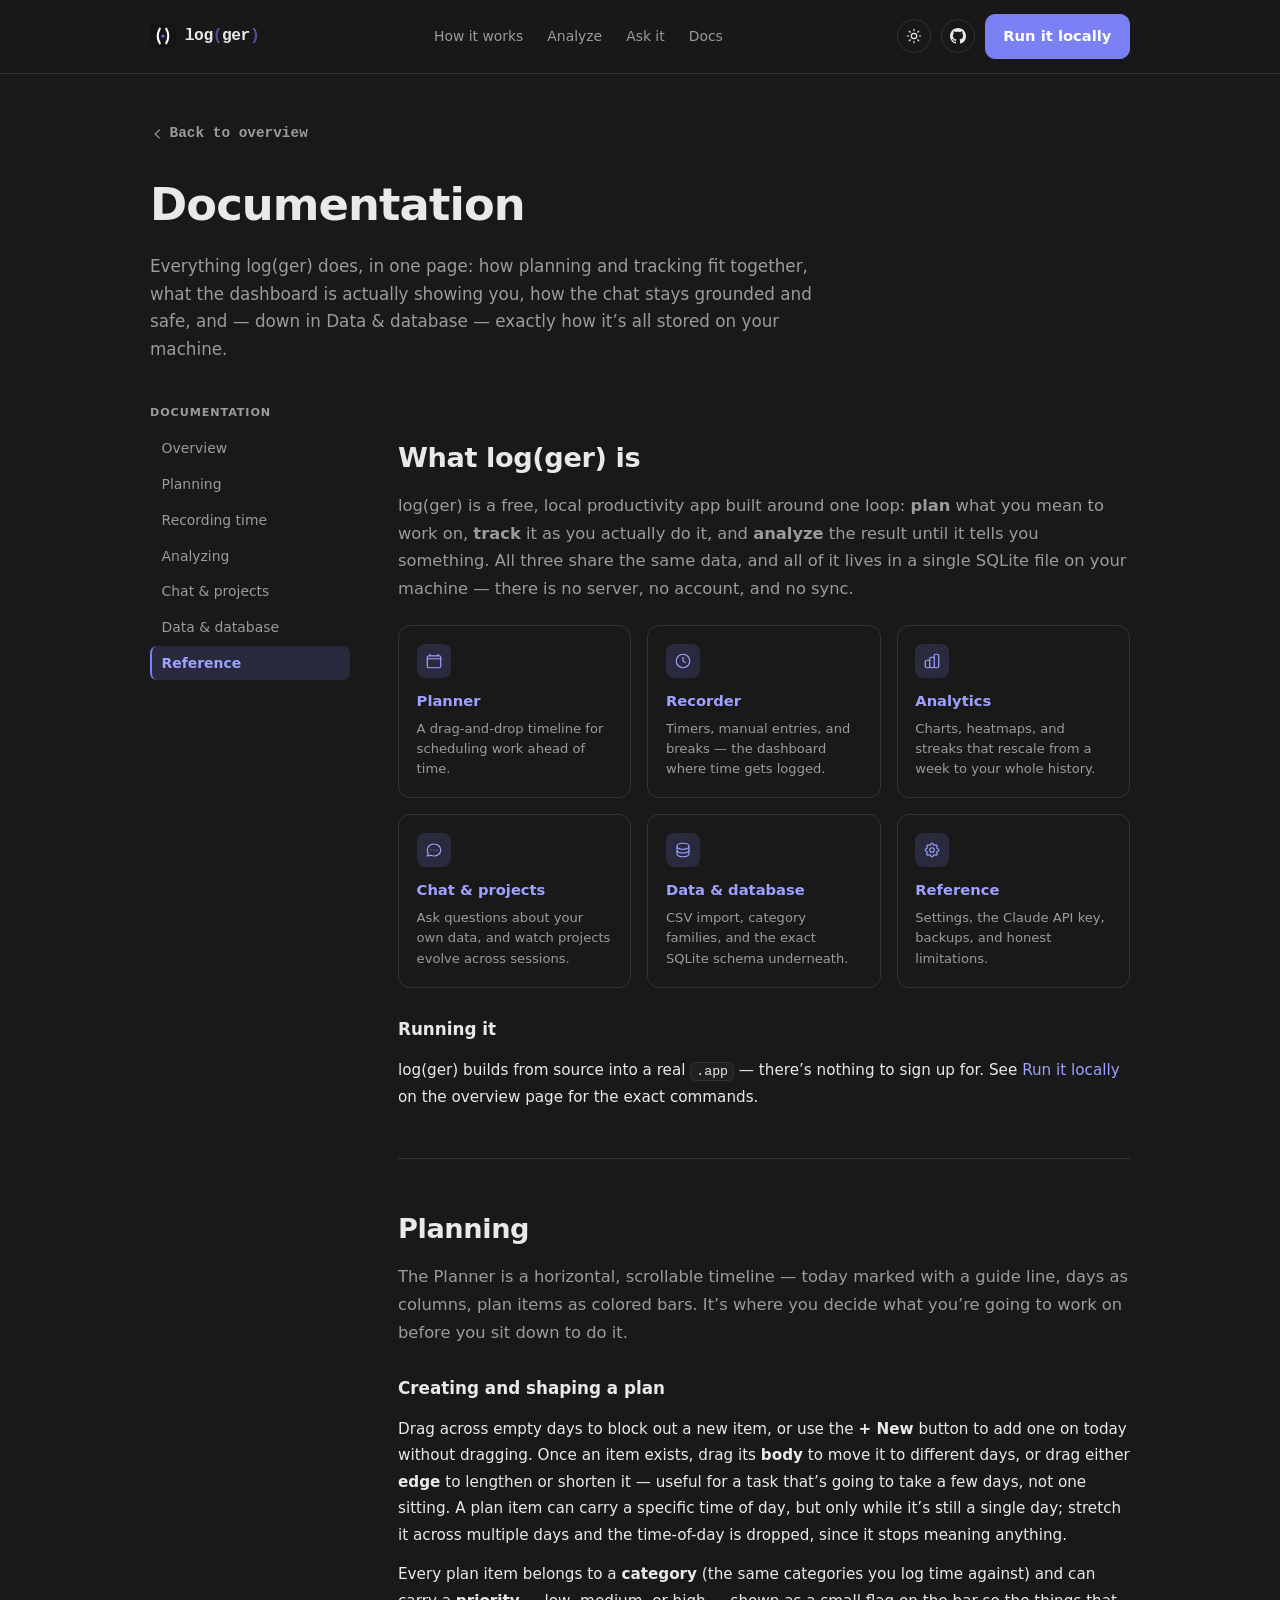
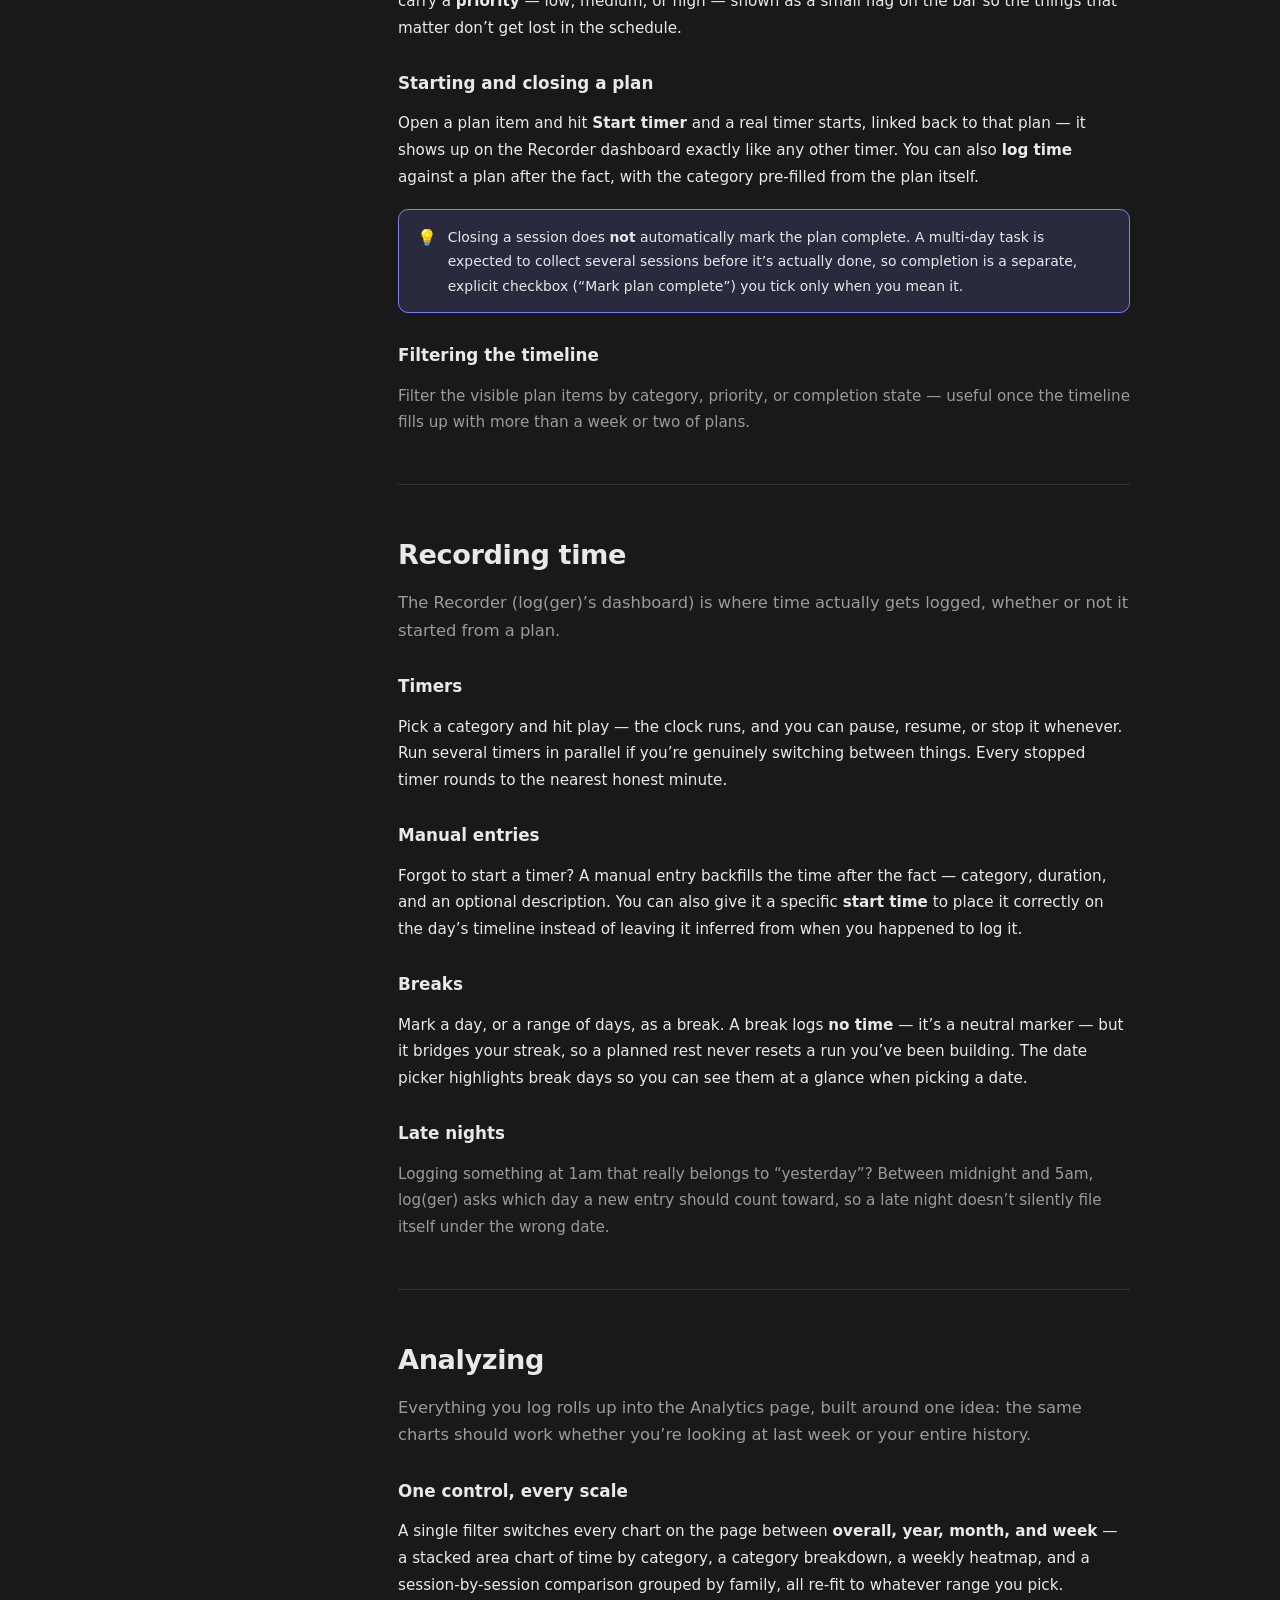
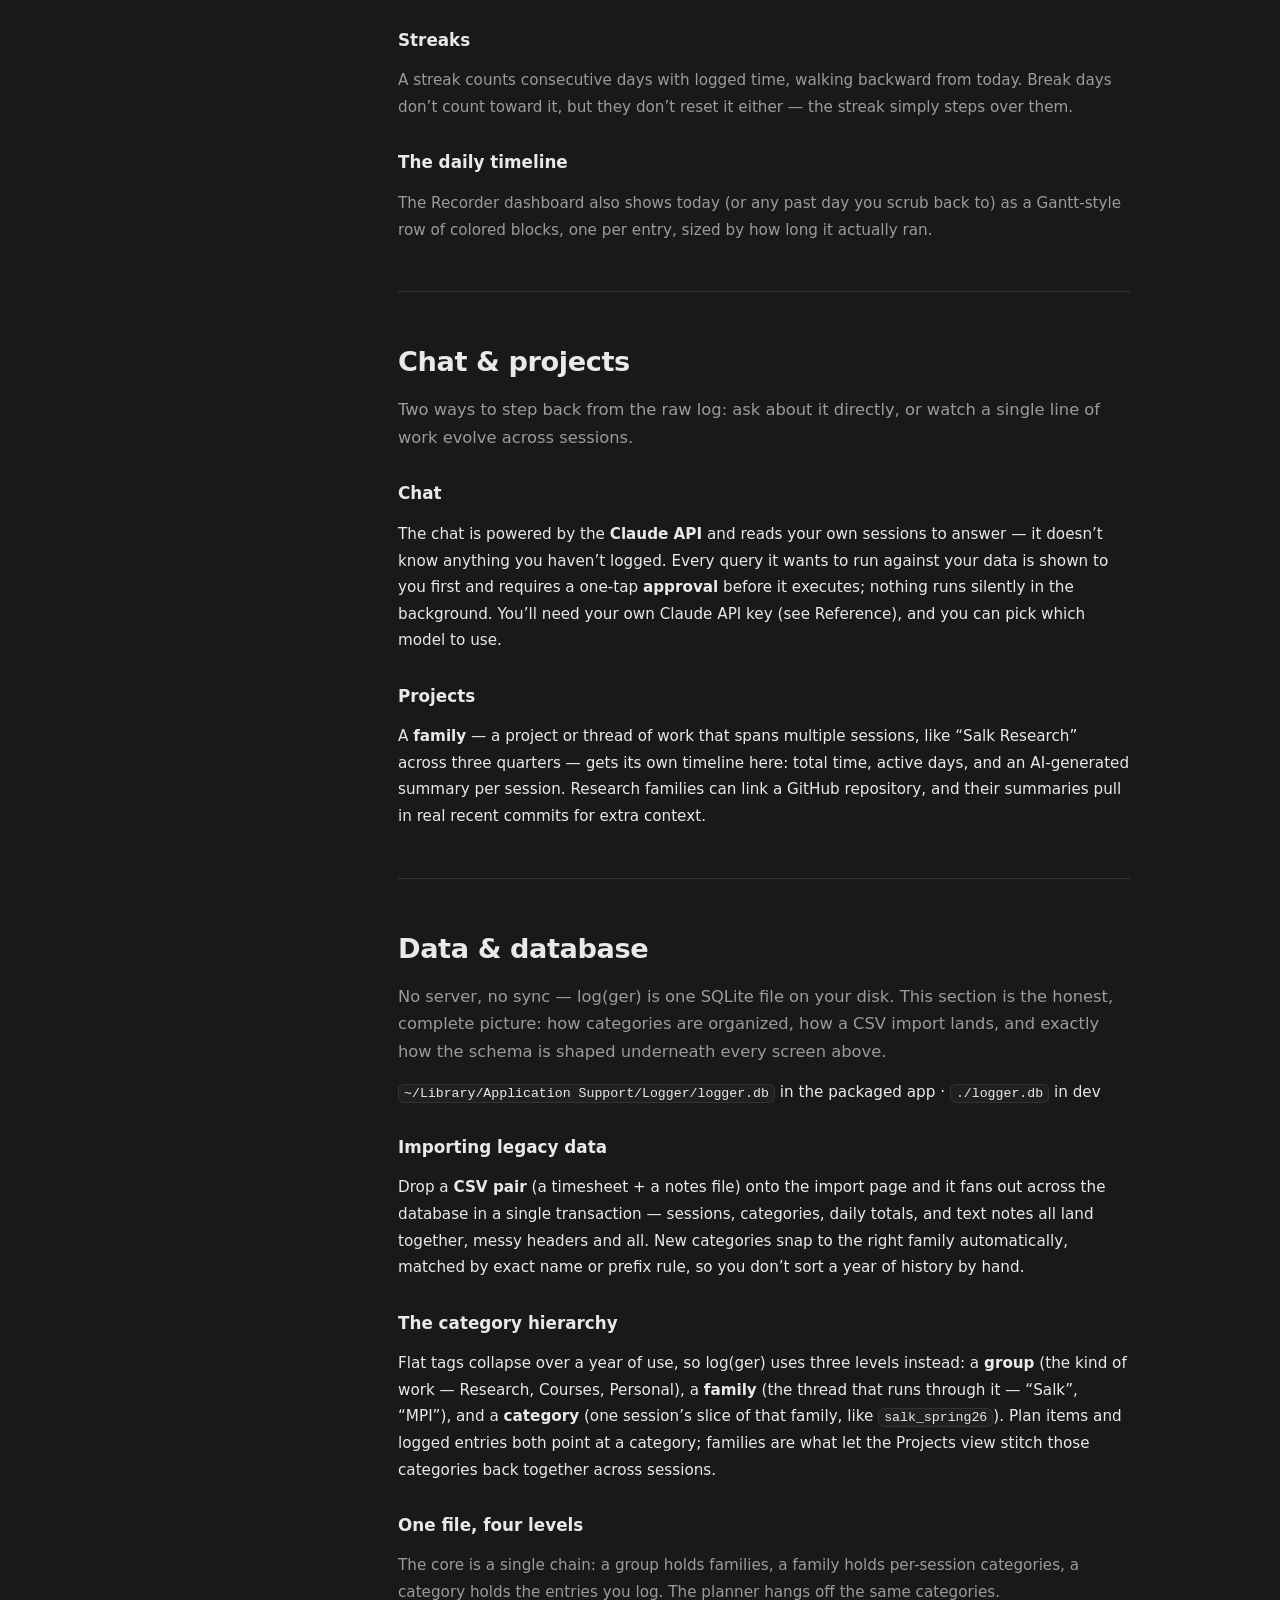
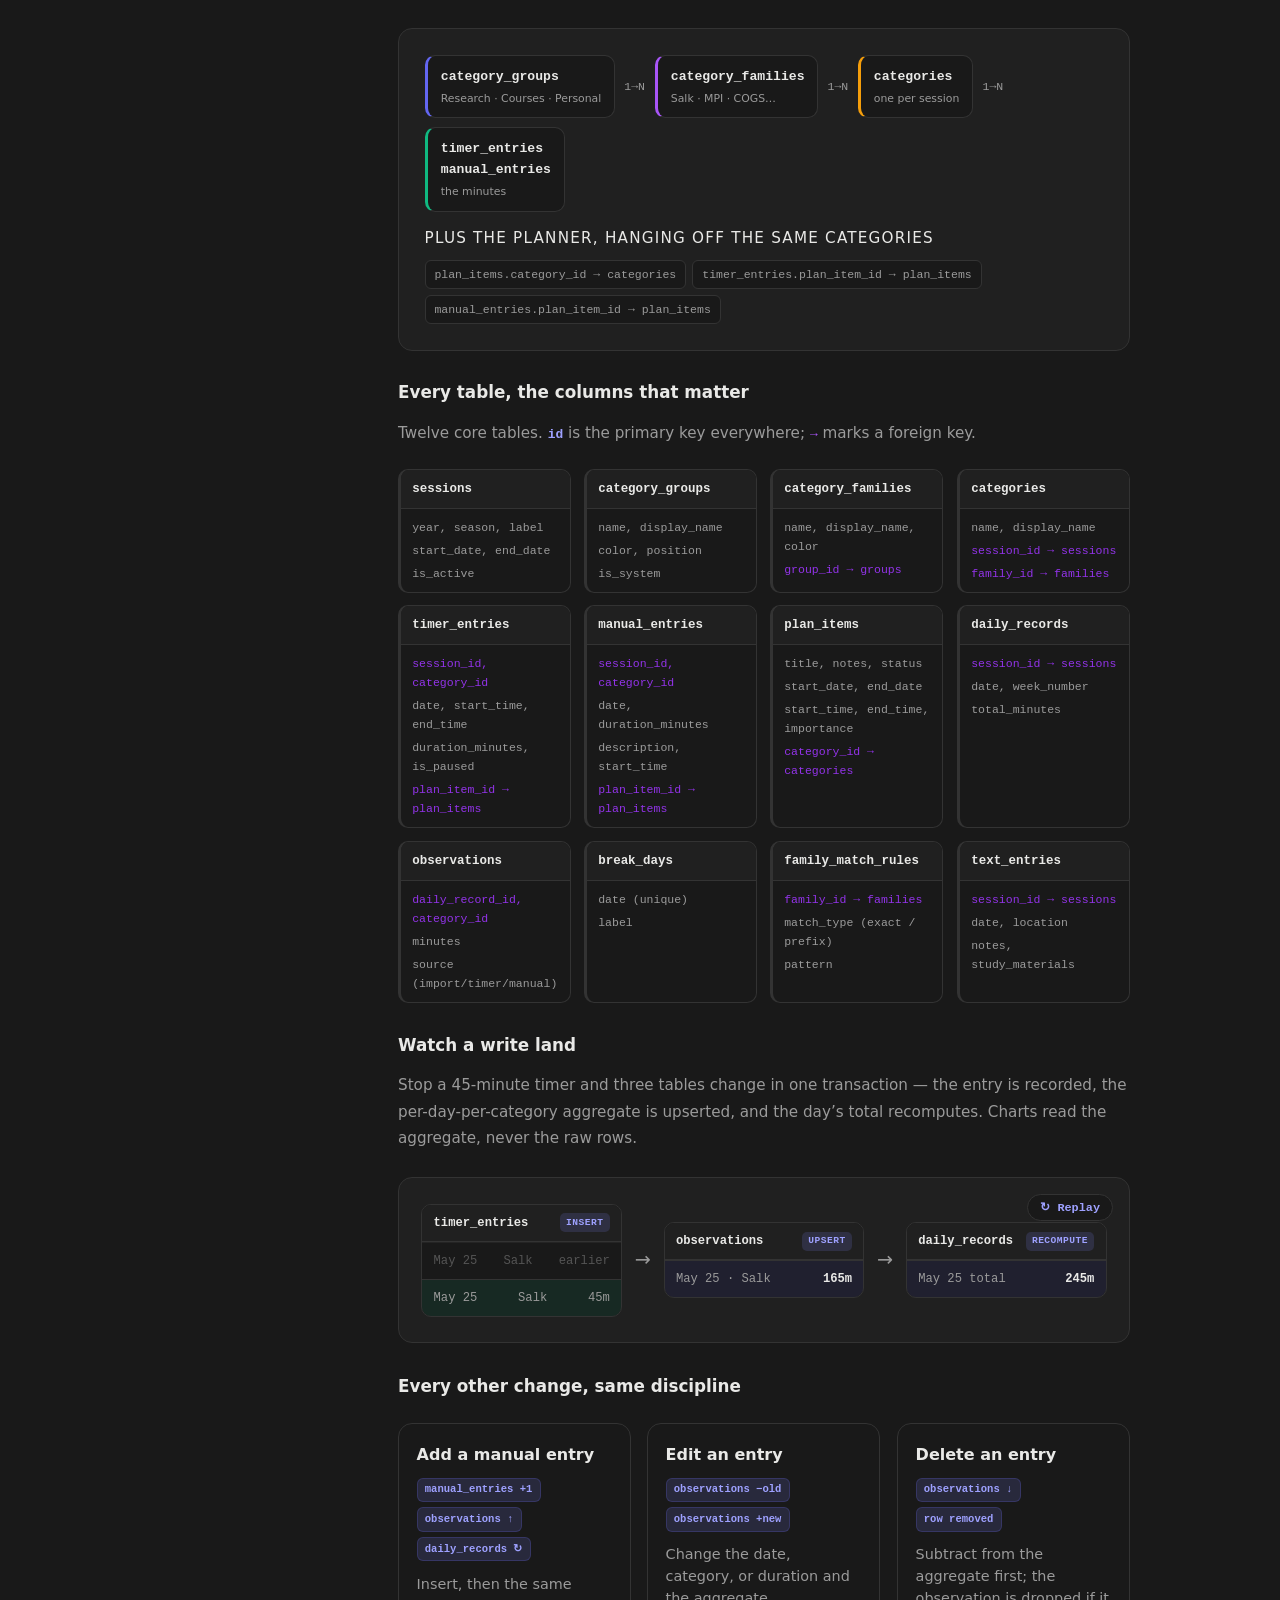
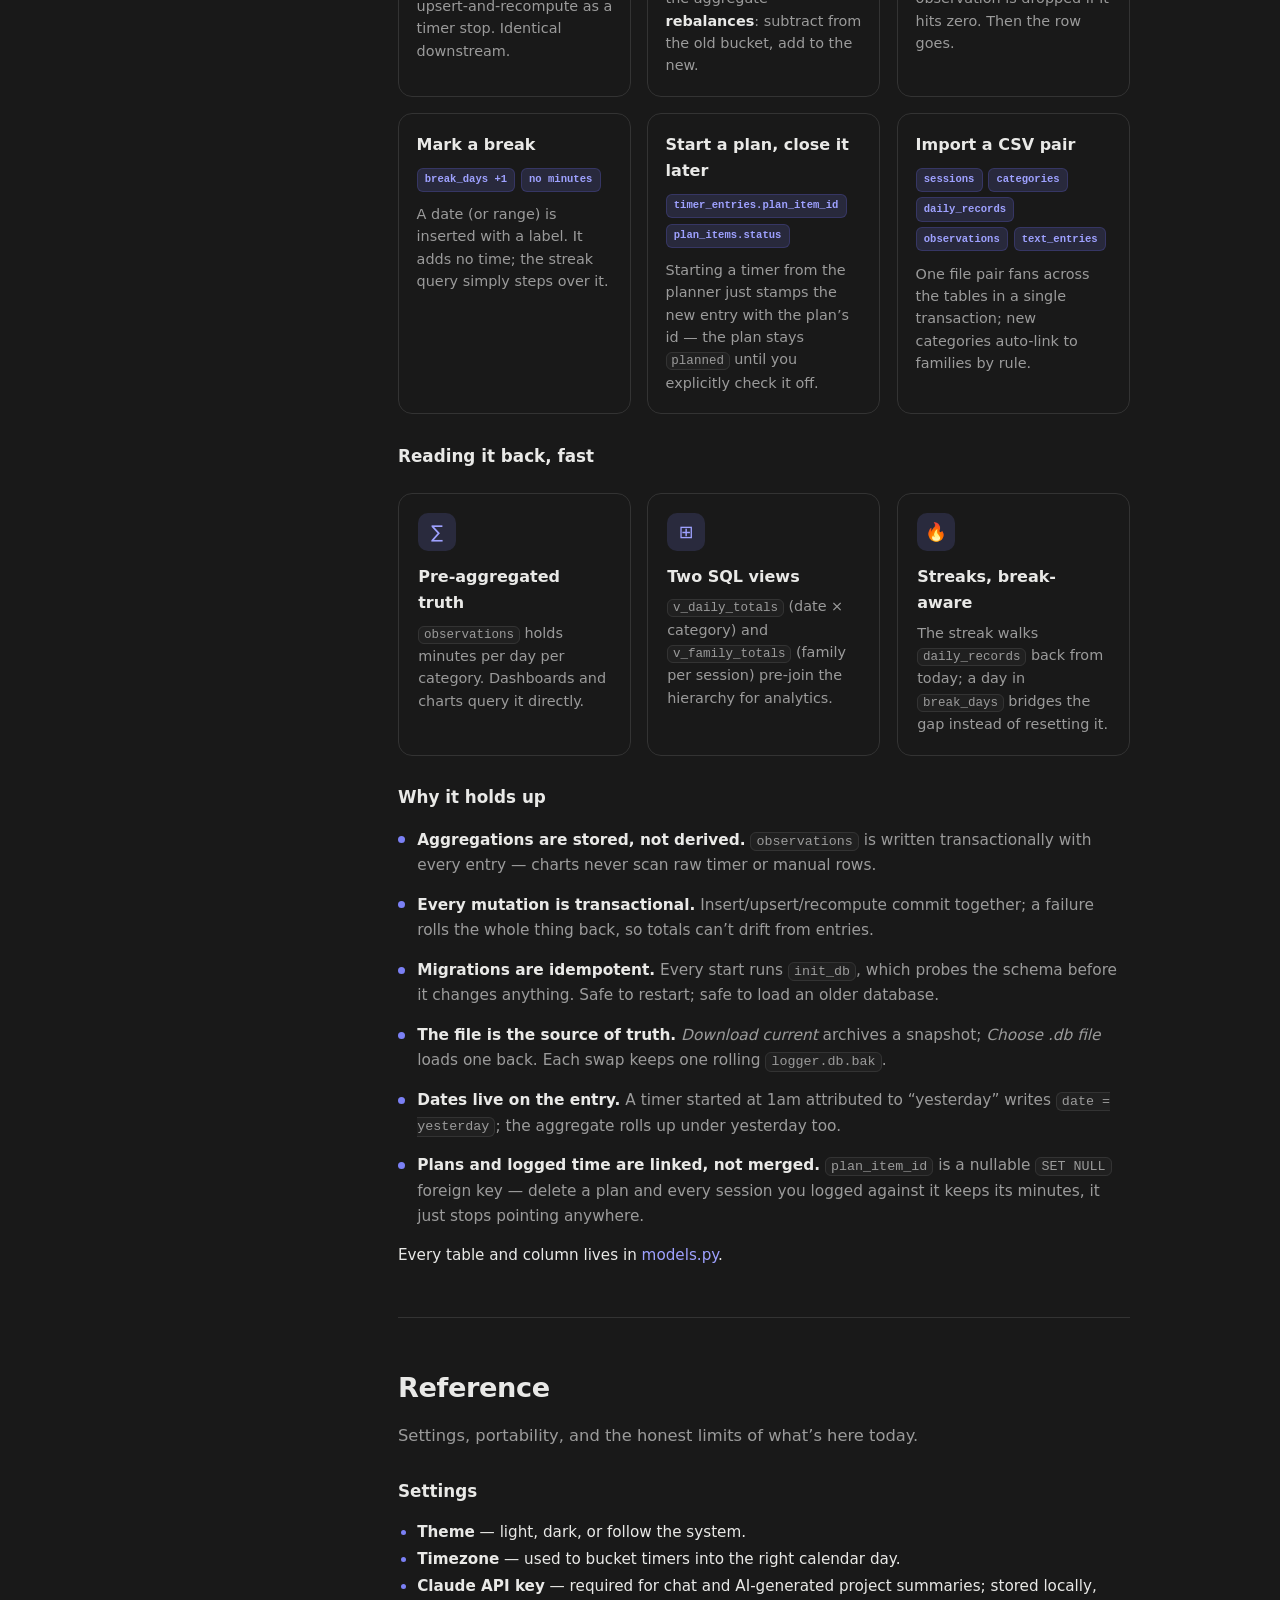
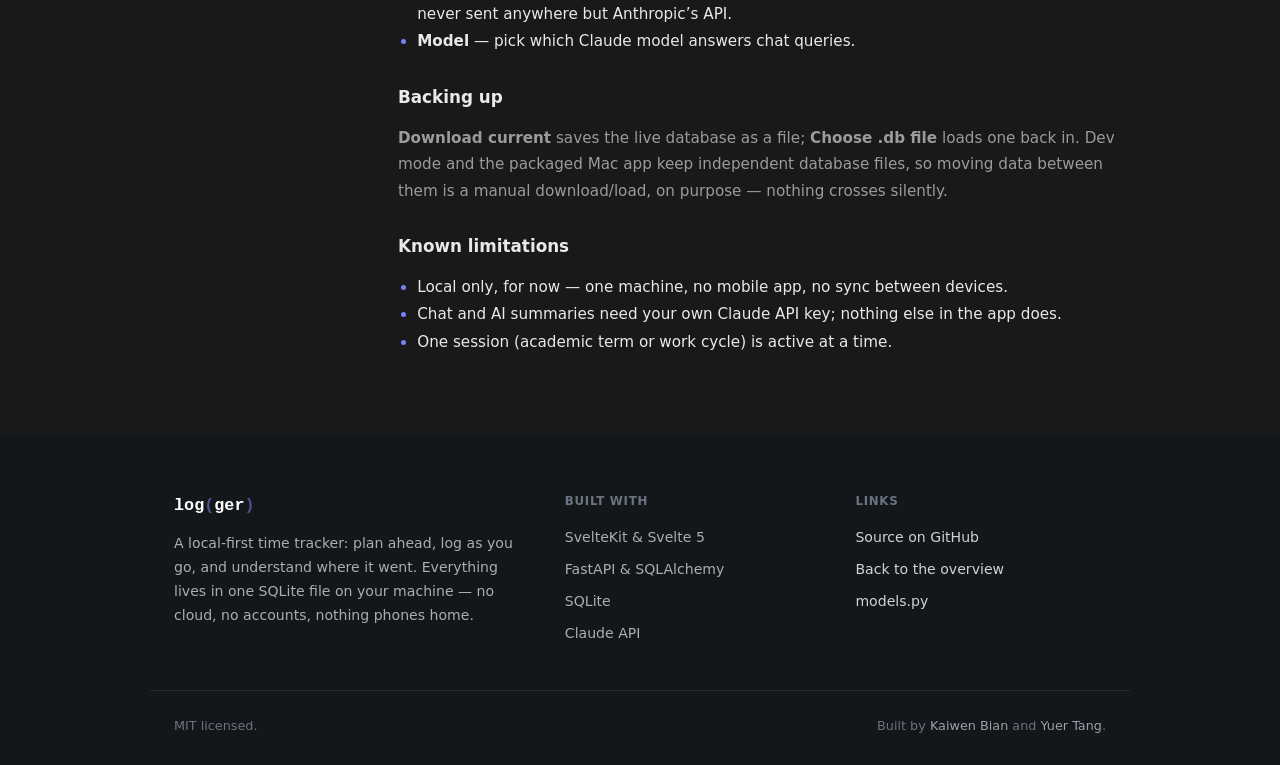
==== docs.html @ 94ca5205 "Improved documentations and main website" ====
<!DOCTYPE html>
<html lang="en">
<head>
  <meta charset="UTF-8" />
  <meta name="viewport" content="width=device-width, initial-scale=1.0" />
  <title>log(ger) &mdash; Documentation</title>
  <meta name="description" content="How log(ger) works: planning, recording time, analyzing it, the AI chat, and the local database underneath all of it — one page, every part of the app." />
  <link rel="icon" type="image/svg+xml" href="favicon.svg" />
  <script>
    (function () {
      var t = localStorage.getItem('logger-theme') || 'dark';
      if (t === 'dark') document.documentElement.classList.add('dark');
    })();
  </script>
  <link rel="stylesheet" href="style.css" />
  <link rel="stylesheet" href="docs.css" />
</head>
<body>

<nav class="nav">
  <div class="container nav-inner">
    <a href="index.html" class="nav-brand">
      <img src="favicon.svg" alt="" width="26" height="26" />
      <span class="wordmark">log<span class="dim">(</span>ger<span class="dim">)</span></span>
    </a>
    <div class="nav-links">
      <a href="index.html#loop">How it works</a>
      <a href="index.html#analyze">Analyze</a>
      <a href="index.html#chat">Ask it</a>
      <a href="docs.html">Docs</a>
    </div>
    <div class="nav-cta">
      <button class="theme-toggle" type="button" data-theme-toggle aria-label="Toggle dark mode">
        <svg class="icon-moon" viewBox="0 0 24 24" fill="none" stroke="currentColor" stroke-width="1.75" aria-hidden="true"><path stroke-linecap="round" stroke-linejoin="round" d="M21 12.79A9 9 0 1111.21 3 7 7 0 0021 12.79z"/></svg>
        <svg class="icon-sun" viewBox="0 0 24 24" fill="none" stroke="currentColor" stroke-width="1.75" aria-hidden="true"><circle cx="12" cy="12" r="4"/><path stroke-linecap="round" d="M12 2v2m0 16v2M4.93 4.93l1.41 1.41m11.32 11.32l1.41 1.41M2 12h2m16 0h2M4.93 19.07l1.41-1.41M17.66 6.34l1.41-1.41"/></svg>
      </button>
      <a class="nav-gh" href="https://github.com/KevinBian107/logger" target="_blank" rel="noopener" aria-label="View source on GitHub">
        <svg viewBox="0 0 16 16" fill="currentColor" aria-hidden="true"><path d="M8 0C3.58 0 0 3.58 0 8c0 3.54 2.29 6.53 5.47 7.59.4.07.55-.17.55-.38 0-.19-.01-.82-.01-1.49-2.01.37-2.53-.49-2.69-.94-.09-.23-.48-.94-.82-1.13-.28-.15-.68-.52-.01-.53.63-.01 1.08.58 1.23.82.72 1.21 1.87.87 2.33.66.07-.52.28-.87.51-1.07-1.78-.2-3.64-.89-3.64-3.95 0-.87.31-1.59.82-2.15-.08-.2-.36-1.02.08-2.12 0 0 .67-.21 2.2.82.64-.18 1.32-.27 2-.27.68 0 1.36.09 2 .27 1.53-1.04 2.2-.82 2.2-.82.44 1.1.16 1.92.08 2.12.51.56.82 1.27.82 2.15 0 3.07-1.87 3.75-3.65 3.95.29.25.54.73.54 1.48 0 1.07-.01 1.93-.01 2.2 0 .21.15.46.55.38A8.013 8.013 0 0016 8c0-4.42-3.58-8-8-8z"/></svg>
      </a>
      <a class="btn btn-primary" href="index.html#get-it">Run it locally</a>
    </div>
  </div>
</nav>

<main>
  <div class="container docs-header">
    <a href="index.html" class="back-link reveal">
      <svg viewBox="0 0 16 16" fill="currentColor" aria-hidden="true"><path d="M11.5 3.5L7 8l4.5 4.5-1 1L5 8l5.5-5.5z"/></svg>
      Back to overview
    </a>
    <h1>Documentation</h1>
    <p>Everything log(ger) does, in one page: how planning and tracking fit together, what the
      dashboard is actually showing you, how the chat stays grounded and safe, and &mdash; down
      in Data &amp; database &mdash; exactly how it&rsquo;s all stored on your machine.</p>
  </div>

  <div class="container docs-shell">
    <aside class="docs-sidebar">
      <div>
        <div class="docs-nav-label">Documentation</div>
        <nav class="docs-nav">
          <a href="#overview" data-toc-link>Overview</a>
          <a href="#planning" data-toc-link>Planning</a>
          <a href="#recording" data-toc-link>Recording time</a>
          <a href="#analyzing" data-toc-link>Analyzing</a>
          <a href="#chat-projects" data-toc-link>Chat &amp; projects</a>
          <a href="#data" data-toc-link>Data &amp; database</a>
          <a href="#reference" data-toc-link>Reference</a>
        </nav>
      </div>
    </aside>

    <div class="docs-content">

      <!-- ── Overview ─────────────────────────────────────── -->
      <section class="doc-section" id="overview">
        <h2>What log(ger) is</h2>
        <p class="doc-lede">
          log(ger) is a free, local productivity app built around one loop: <strong>plan</strong>
          what you mean to work on, <strong>track</strong> it as you actually do it, and
          <strong>analyze</strong> the result until it tells you something. All three share the
          same data, and all of it lives in a single SQLite file on your machine &mdash; there is
          no server, no account, and no sync.
        </p>
        <div class="doc-grid">
          <a class="doc-card" href="#planning" style="text-decoration:none;">
            <div class="doc-card-ic">
              <svg width="18" height="18" viewBox="0 0 24 24" fill="none" stroke="currentColor" stroke-width="1.6"><path stroke-linecap="round" stroke-linejoin="round" d="M6.75 3v2.25M17.25 3v2.25M3 18.75V7.5a2.25 2.25 0 012.25-2.25h13.5A2.25 2.25 0 0121 7.5v11.25m-18 0A2.25 2.25 0 005.25 21h13.5A2.25 2.25 0 0021 18.75m-18 0v-7.5A2.25 2.25 0 015.25 9h13.5a2.25 2.25 0 012.25 2.25v7.5"/></svg>
            </div>
            <h4>Planner</h4>
            <p>A drag-and-drop timeline for scheduling work ahead of time.</p>
          </a>
          <a class="doc-card" href="#recording" style="text-decoration:none;">
            <div class="doc-card-ic">
              <svg width="18" height="18" viewBox="0 0 24 24" fill="none" stroke="currentColor" stroke-width="1.6"><circle cx="12" cy="12" r="9"/><path stroke-linecap="round" d="M12 7v5l3 2"/></svg>
            </div>
            <h4>Recorder</h4>
            <p>Timers, manual entries, and breaks &mdash; the dashboard where time gets logged.</p>
          </a>
          <a class="doc-card" href="#analyzing" style="text-decoration:none;">
            <div class="doc-card-ic">
              <svg width="18" height="18" viewBox="0 0 24 24" fill="none" stroke="currentColor" stroke-width="1.6"><path stroke-linecap="round" stroke-linejoin="round" d="M9 19v-6a2 2 0 00-2-2H5a2 2 0 00-2 2v6a2 2 0 002 2h2a2 2 0 002-2zm0 0V9a2 2 0 012-2h2a2 2 0 012 2v10m-6 0a2 2 0 002 2h2a2 2 0 002-2m0 0V5a2 2 0 012-2h2a2 2 0 012 2v14a2 2 0 01-2 2h-2a2 2 0 01-2-2z"/></svg>
            </div>
            <h4>Analytics</h4>
            <p>Charts, heatmaps, and streaks that rescale from a week to your whole history.</p>
          </a>
          <a class="doc-card" href="#chat-projects" style="text-decoration:none;">
            <div class="doc-card-ic">
              <svg width="18" height="18" viewBox="0 0 24 24" fill="none" stroke="currentColor" stroke-width="1.6"><path stroke-linecap="round" stroke-linejoin="round" d="M8 12h.01M12 12h.01M16 12h.01M21 12c0 4.418-4.03 8-9 8a9.863 9.863 0 01-4.255-.949L3 20l1.395-3.72C3.512 15.042 3 13.574 3 12c0-4.418 4.03-8 9-8s9 3.582 9 8z"/></svg>
            </div>
            <h4>Chat &amp; projects</h4>
            <p>Ask questions about your own data, and watch projects evolve across sessions.</p>
          </a>
          <a class="doc-card" href="#data" style="text-decoration:none;">
            <div class="doc-card-ic">
              <svg width="18" height="18" viewBox="0 0 24 24" fill="none" stroke="currentColor" stroke-width="1.6"><path stroke-linecap="round" stroke-linejoin="round" d="M4 7v10c0 2.21 3.582 4 8 4s8-1.79 8-4V7M4 7c0 2.21 3.582 4 8 4s8-1.79 8-4M4 7c0-2.21 3.582-4 8-4s8 1.79 8 4m0 5c0 2.21-3.582 4-8 4s-8-1.79-8-4"/></svg>
            </div>
            <h4>Data &amp; database</h4>
            <p>CSV import, category families, and the exact SQLite schema underneath.</p>
          </a>
          <a class="doc-card" href="#reference" style="text-decoration:none;">
            <div class="doc-card-ic">
              <svg width="18" height="18" viewBox="0 0 24 24" fill="none" stroke="currentColor" stroke-width="1.6"><path stroke-linecap="round" stroke-linejoin="round" d="M10.325 4.317c.426-1.756 2.924-1.756 3.35 0a1.724 1.724 0 002.573 1.066c1.543-.94 3.31.826 2.37 2.37a1.724 1.724 0 001.066 2.573c1.756.426 1.756 2.924 0 3.35a1.724 1.724 0 00-1.066 2.573c.94 1.543-.826 3.31-2.37 2.37a1.724 1.724 0 00-2.573 1.066c-.426 1.756-2.924 1.756-3.35 0a1.724 1.724 0 00-2.573-1.066c-1.543.94-3.31-.826-2.37-2.37a1.724 1.724 0 00-1.066-2.573c-1.756-.426-1.756-2.924 0-3.35a1.724 1.724 0 001.066-2.573c-.94-1.543.826-3.31 2.37-2.37.996.608 2.296.07 2.572-1.065z"/><circle cx="12" cy="12" r="3"/></svg>
            </div>
            <h4>Reference</h4>
            <p>Settings, the Claude API key, backups, and honest limitations.</p>
          </a>
        </div>
        <h3>Running it</h3>
        <p>log(ger) builds from source into a real <code>.app</code> &mdash; there&rsquo;s nothing to sign up for. See <a href="index.html#get-it">Run it locally</a> on the overview page for the exact commands.</p>
      </section>

      <!-- ── Planning ─────────────────────────────────────── -->
      <section class="doc-section" id="planning">
        <h2>Planning</h2>
        <p class="doc-lede">
          The Planner is a horizontal, scrollable timeline &mdash; today marked with a guide
          line, days as columns, plan items as colored bars. It&rsquo;s where you decide what
          you&rsquo;re going to work on before you sit down to do it.
        </p>
        <h3>Creating and shaping a plan</h3>
        <p>Drag across empty days to block out a new item, or use the <strong>+ New</strong> button to add one on today without dragging. Once an item exists, drag its <strong>body</strong> to move it to different days, or drag either <strong>edge</strong> to lengthen or shorten it &mdash; useful for a task that&rsquo;s going to take a few days, not one sitting. A plan item can carry a specific time of day, but only while it&rsquo;s still a single day; stretch it across multiple days and the time-of-day is dropped, since it stops meaning anything.</p>
        <p>Every plan item belongs to a <strong>category</strong> (the same categories you log time against) and can carry a <strong>priority</strong> &mdash; low, medium, or high &mdash; shown as a small flag on the bar so the things that matter don&rsquo;t get lost in the schedule.</p>
        <h3>Starting and closing a plan</h3>
        <p>Open a plan item and hit <strong>Start timer</strong> and a real timer starts, linked back to that plan &mdash; it shows up on the Recorder dashboard exactly like any other timer. You can also <strong>log time</strong> against a plan after the fact, with the category pre-filled from the plan itself.</p>
        <div class="doc-note">
          <span class="doc-note-ic">💡</span>
          <p>Closing a session does <strong>not</strong> automatically mark the plan complete. A multi-day task is expected to collect several sessions before it&rsquo;s actually done, so completion is a separate, explicit checkbox (&ldquo;Mark plan complete&rdquo;) you tick only when you mean it.</p>
        </div>
        <h3>Filtering the timeline</h3>
        <p class="doc-muted">Filter the visible plan items by category, priority, or completion state &mdash; useful once the timeline fills up with more than a week or two of plans.</p>
      </section>

      <!-- ── Recording time ──────────────────────────────── -->
      <section class="doc-section" id="recording">
        <h2>Recording time</h2>
        <p class="doc-lede">
          The Recorder (log(ger)&rsquo;s dashboard) is where time actually gets logged, whether
          or not it started from a plan.
        </p>
        <h3>Timers</h3>
        <p>Pick a category and hit play &mdash; the clock runs, and you can pause, resume, or stop it whenever. Run several timers in parallel if you&rsquo;re genuinely switching between things. Every stopped timer rounds to the nearest honest minute.</p>
        <h3>Manual entries</h3>
        <p>Forgot to start a timer? A manual entry backfills the time after the fact &mdash; category, duration, and an optional description. You can also give it a specific <strong>start time</strong> to place it correctly on the day&rsquo;s timeline instead of leaving it inferred from when you happened to log it.</p>
        <h3>Breaks</h3>
        <p>Mark a day, or a range of days, as a break. A break logs <strong>no time</strong> &mdash; it&rsquo;s a neutral marker &mdash; but it bridges your streak, so a planned rest never resets a run you&rsquo;ve been building. The date picker highlights break days so you can see them at a glance when picking a date.</p>
        <h3>Late nights</h3>
        <p class="doc-muted">Logging something at 1am that really belongs to &ldquo;yesterday&rdquo;? Between midnight and 5am, log(ger) asks which day a new entry should count toward, so a late night doesn&rsquo;t silently file itself under the wrong date.</p>
      </section>

      <!-- ── Analyzing ────────────────────────────────────── -->
      <section class="doc-section" id="analyzing">
        <h2>Analyzing</h2>
        <p class="doc-lede">
          Everything you log rolls up into the Analytics page, built around one idea: the same
          charts should work whether you&rsquo;re looking at last week or your entire history.
        </p>
        <h3>One control, every scale</h3>
        <p>A single filter switches every chart on the page between <strong>overall, year, month, and week</strong> &mdash; a stacked area chart of time by category, a category breakdown, a weekly heatmap, and a session-by-session comparison grouped by family, all re-fit to whatever range you pick.</p>
        <h3>Streaks</h3>
        <p class="doc-muted">A streak counts consecutive days with logged time, walking backward from today. Break days don&rsquo;t count toward it, but they don&rsquo;t reset it either &mdash; the streak simply steps over them.</p>
        <h3>The daily timeline</h3>
        <p class="doc-muted">The Recorder dashboard also shows today (or any past day you scrub back to) as a Gantt-style row of colored blocks, one per entry, sized by how long it actually ran.</p>
      </section>

      <!-- ── Chat & Projects ──────────────────────────────── -->
      <section class="doc-section" id="chat-projects">
        <h2>Chat &amp; projects</h2>
        <p class="doc-lede">
          Two ways to step back from the raw log: ask about it directly, or watch a single line
          of work evolve across sessions.
        </p>
        <h3>Chat</h3>
        <p>The chat is powered by the <strong>Claude API</strong> and reads your own sessions to answer &mdash; it doesn&rsquo;t know anything you haven&rsquo;t logged. Every query it wants to run against your data is shown to you first and requires a one-tap <strong>approval</strong> before it executes; nothing runs silently in the background. You&rsquo;ll need your own Claude API key (see Reference), and you can pick which model to use.</p>
        <h3>Projects</h3>
        <p>A <strong>family</strong> &mdash; a project or thread of work that spans multiple sessions, like &ldquo;Salk Research&rdquo; across three quarters &mdash; gets its own timeline here: total time, active days, and an AI-generated summary per session. Research families can link a GitHub repository, and their summaries pull in real recent commits for extra context.</p>
      </section>

      <!-- ── Data & database ──────────────────────────────── -->
      <section class="doc-section" id="data">
        <h2>Data &amp; database</h2>
        <p class="doc-lede">
          No server, no sync &mdash; log(ger) is one SQLite file on your disk. This section is
          the honest, complete picture: how categories are organized, how a CSV import lands,
          and exactly how the schema is shaped underneath every screen above.
        </p>
        <p class="uth-path"><code>~/Library/Application&nbsp;Support/Logger/logger.db</code> in the packaged app &middot; <code>./logger.db</code> in dev</p>

        <h3>Importing legacy data</h3>
        <p>Drop a <strong>CSV pair</strong> (a timesheet + a notes file) onto the import page and it fans out across the database in a single transaction &mdash; sessions, categories, daily totals, and text notes all land together, messy headers and all. New categories snap to the right family automatically, matched by exact name or prefix rule, so you don&rsquo;t sort a year of history by hand.</p>

        <h3>The category hierarchy</h3>
        <p>Flat tags collapse over a year of use, so log(ger) uses three levels instead: a <strong>group</strong> (the kind of work &mdash; Research, Courses, Personal), a <strong>family</strong> (the thread that runs through it &mdash; &ldquo;Salk&rdquo;, &ldquo;MPI&rdquo;), and a <strong>category</strong> (one session&rsquo;s slice of that family, like <code>salk_spring26</code>). Plan items and logged entries both point at a category; families are what let the Projects view stitch those categories back together across sessions.</p>

        <h3>One file, four levels</h3>
        <p class="doc-muted">The core is a single chain: a group holds families, a family holds per-session categories, a category holds the entries you log. The planner hangs off the same categories.</p>
        <div class="schema reveal">
          <div class="schema-chain">
            <span class="sc-box sc-g">category_groups<small>Research · Courses · Personal</small></span>
            <span class="sc-rel">1&rarr;N</span>
            <span class="sc-box sc-f">category_families<small>Salk · MPI · COGS…</small></span>
            <span class="sc-rel">1&rarr;N</span>
            <span class="sc-box sc-c">categories<small>one per session</small></span>
            <span class="sc-rel">1&rarr;N</span>
            <span class="sc-box sc-e">timer_entries<br/>manual_entries<small>the minutes</small></span>
          </div>
          <p class="schema-aux-label">Plus the planner, hanging off the same categories</p>
          <div class="schema-aux">
            <span>plan_items.category_id &rarr; categories</span>
            <span>timer_entries.plan_item_id &rarr; plan_items</span>
            <span>manual_entries.plan_item_id &rarr; plan_items</span>
          </div>
        </div>

        <h3>Every table, the columns that matter</h3>
        <p class="doc-muted">Twelve core tables. <span class="k-pk">id</span> is the primary key everywhere; <span class="k-fk">→</span> marks a foreign key.</p>
        <div class="tbl-grid">
          <article class="tbl-card reveal sc-g">
            <header>sessions</header>
            <ul><li>year, season, label</li><li>start_date, end_date</li><li>is_active</li></ul>
          </article>
          <article class="tbl-card reveal sc-g">
            <header>category_groups</header>
            <ul><li>name, display_name</li><li>color, position</li><li>is_system</li></ul>
          </article>
          <article class="tbl-card reveal sc-f">
            <header>category_families</header>
            <ul><li>name, display_name, color</li><li class="fk">group_id → groups</li></ul>
          </article>
          <article class="tbl-card reveal sc-c">
            <header>categories</header>
            <ul><li>name, display_name</li><li class="fk">session_id → sessions</li><li class="fk">family_id → families</li></ul>
          </article>
          <article class="tbl-card reveal sc-e">
            <header>timer_entries</header>
            <ul><li class="fk">session_id, category_id</li><li>date, start_time, end_time</li><li>duration_minutes, is_paused</li><li class="fk">plan_item_id → plan_items</li></ul>
          </article>
          <article class="tbl-card reveal sc-e">
            <header>manual_entries</header>
            <ul><li class="fk">session_id, category_id</li><li>date, duration_minutes</li><li>description, start_time</li><li class="fk">plan_item_id → plan_items</li></ul>
          </article>
          <article class="tbl-card reveal sc-p">
            <header>plan_items</header>
            <ul><li>title, notes, status</li><li>start_date, end_date</li><li>start_time, end_time, importance</li><li class="fk">category_id → categories</li></ul>
          </article>
          <article class="tbl-card reveal">
            <header>daily_records</header>
            <ul><li class="fk">session_id → sessions</li><li>date, week_number</li><li>total_minutes</li></ul>
          </article>
          <article class="tbl-card reveal">
            <header>observations</header>
            <ul><li class="fk">daily_record_id, category_id</li><li>minutes</li><li>source (import/timer/manual)</li></ul>
          </article>
          <article class="tbl-card reveal">
            <header>break_days</header>
            <ul><li>date (unique)</li><li>label</li></ul>
          </article>
          <article class="tbl-card reveal">
            <header>family_match_rules</header>
            <ul><li class="fk">family_id → families</li><li>match_type (exact / prefix)</li><li>pattern</li></ul>
          </article>
          <article class="tbl-card reveal">
            <header>text_entries</header>
            <ul><li class="fk">session_id → sessions</li><li>date, location</li><li>notes, study_materials</li></ul>
          </article>
        </div>

        <h3>Watch a write land</h3>
        <p class="doc-muted">Stop a 45-minute timer and three tables change in one transaction &mdash; the entry is recorded, the per-day-per-category aggregate is upserted, and the day&rsquo;s total recomputes. Charts read the aggregate, never the raw rows.</p>
        <div class="db-flow reveal" id="dbflow">
          <button class="db-replay" data-replay="#dbflow" type="button">↻ Replay</button>
          <div class="db-tables">
            <div class="db-tbl">
              <div class="db-tbl-h">timer_entries <span class="db-op">INSERT</span></div>
              <div class="db-row db-faint"><span>May 25</span><span>Salk</span><span>earlier</span></div>
              <div class="db-row db-new"><span>May 25</span><span>Salk</span><span>45m</span></div>
            </div>
            <div class="db-arrow">&rarr;</div>
            <div class="db-tbl">
              <div class="db-tbl-h">observations <span class="db-op">UPSERT</span></div>
              <div class="db-row db-up"><span>May 25 · Salk</span><span class="db-val"><span class="counter" data-from="120" data-to="165" data-suffix="m">120m</span></span></div>
            </div>
            <div class="db-arrow">&rarr;</div>
            <div class="db-tbl">
              <div class="db-tbl-h">daily_records <span class="db-op">RECOMPUTE</span></div>
              <div class="db-row db-total"><span>May 25 total</span><span class="db-val"><span class="counter" data-from="200" data-to="245" data-suffix="m">200m</span></span></div>
            </div>
          </div>
        </div>

        <h3>Every other change, same discipline</h3>
        <div class="op-grid">
          <article class="op-card reveal">
            <h3>Add a manual entry</h3>
            <div class="op-tables"><span>manual_entries +1</span><span>observations ↑</span><span>daily_records ↻</span></div>
            <p>Insert, then the same upsert-and-recompute as a timer stop. Identical downstream.</p>
          </article>
          <article class="op-card reveal">
            <h3>Edit an entry</h3>
            <div class="op-tables"><span>observations −old</span><span>observations +new</span></div>
            <p>Change the date, category, or duration and the aggregate <em>rebalances</em>: subtract from the old bucket, add to the new.</p>
          </article>
          <article class="op-card reveal">
            <h3>Delete an entry</h3>
            <div class="op-tables"><span>observations ↓</span><span>row removed</span></div>
            <p>Subtract from the aggregate first; the observation is dropped if it hits zero. Then the row goes.</p>
          </article>
          <article class="op-card reveal">
            <h3>Mark a break</h3>
            <div class="op-tables"><span>break_days +1</span><span>no minutes</span></div>
            <p>A date (or range) is inserted with a label. It adds no time; the streak query simply steps over it.</p>
          </article>
          <article class="op-card reveal">
            <h3>Start a plan, close it later</h3>
            <div class="op-tables"><span>timer_entries.plan_item_id</span><span>plan_items.status</span></div>
            <p>Starting a timer from the planner just stamps the new entry with the plan&rsquo;s id &mdash; the plan stays <code>planned</code> until you explicitly check it off.</p>
          </article>
          <article class="op-card reveal">
            <h3>Import a CSV pair</h3>
            <div class="op-tables"><span>sessions</span><span>categories</span><span>daily_records</span><span>observations</span><span>text_entries</span></div>
            <p>One file pair fans across the tables in a single transaction; new categories auto-link to families by rule.</p>
          </article>
        </div>

        <h3>Reading it back, fast</h3>
        <div class="read-grid">
          <article class="read-card reveal">
            <div class="read-ic">∑</div>
            <h3>Pre-aggregated truth</h3>
            <p><code>observations</code> holds minutes per day per category. Dashboards and charts query it directly.</p>
          </article>
          <article class="read-card reveal">
            <div class="read-ic">⊞</div>
            <h3>Two SQL views</h3>
            <p><code>v_daily_totals</code> (date × category) and <code>v_family_totals</code> (family per session) pre-join the hierarchy for analytics.</p>
          </article>
          <article class="read-card reveal">
            <div class="read-ic">🔥</div>
            <h3>Streaks, break-aware</h3>
            <p>The streak walks <code>daily_records</code> back from today; a day in <code>break_days</code> bridges the gap instead of resetting it.</p>
          </article>
        </div>

        <h3>Why it holds up</h3>
        <ul class="props reveal">
          <li><strong>Aggregations are stored, not derived.</strong> <code>observations</code> is written transactionally with every entry &mdash; charts never scan raw timer or manual rows.</li>
          <li><strong>Every mutation is transactional.</strong> Insert/upsert/recompute commit together; a failure rolls the whole thing back, so totals can&rsquo;t drift from entries.</li>
          <li><strong>Migrations are idempotent.</strong> Every start runs <code>init_db</code>, which probes the schema before it changes anything. Safe to restart; safe to load an older database.</li>
          <li><strong>The file is the source of truth.</strong> <em>Download current</em> archives a snapshot; <em>Choose .db file</em> loads one back. Each swap keeps one rolling <code>logger.db.bak</code>.</li>
          <li><strong>Dates live on the entry.</strong> A timer started at 1am attributed to &ldquo;yesterday&rdquo; writes <code>date = yesterday</code>; the aggregate rolls up under yesterday too.</li>
          <li><strong>Plans and logged time are linked, not merged.</strong> <code>plan_item_id</code> is a nullable <code>SET NULL</code> foreign key &mdash; delete a plan and every session you logged against it keeps its minutes, it just stops pointing anywhere.</li>
        </ul>
        <p class="uth-source">Every table and column lives in <a href="https://github.com/KevinBian107/logger/blob/main/backend/logger/models.py" target="_blank" rel="noopener">models.py</a>.</p>
      </section>

      <!-- ── Reference ────────────────────────────────────── -->
      <section class="doc-section" id="reference">
        <h2>Reference</h2>
        <p class="doc-lede">Settings, portability, and the honest limits of what&rsquo;s here today.</p>

        <h3>Settings</h3>
        <ul class="doc-list">
          <li><strong>Theme</strong> &mdash; light, dark, or follow the system.</li>
          <li><strong>Timezone</strong> &mdash; used to bucket timers into the right calendar day.</li>
          <li><strong>Claude API key</strong> &mdash; required for chat and AI-generated project summaries; stored locally, never sent anywhere but Anthropic&rsquo;s API.</li>
          <li><strong>Model</strong> &mdash; pick which Claude model answers chat queries.</li>
        </ul>

        <h3>Backing up</h3>
        <p class="doc-muted"><strong>Download current</strong> saves the live database as a file; <strong>Choose .db file</strong> loads one back in. Dev mode and the packaged Mac app keep independent database files, so moving data between them is a manual download/load, on purpose &mdash; nothing crosses silently.</p>

        <h3>Known limitations</h3>
        <ul class="doc-list">
          <li>Local only, for now &mdash; one machine, no mobile app, no sync between devices.</li>
          <li>Chat and AI summaries need your own Claude API key; nothing else in the app does.</li>
          <li>One session (academic term or work cycle) is active at a time.</li>
        </ul>
      </section>

    </div>
  </div>
</main>

<footer>
  <div class="container footer-grid">
    <div>
      <span class="footer-logo">log<span class="dim">(</span>ger<span class="dim">)</span></span>
      <p class="footer-blurb">
        A local-first time tracker: plan ahead, log as you go, and understand where it went.
        Everything lives in one SQLite file on your machine &mdash; no cloud, no accounts,
        nothing phones home.
      </p>
    </div>
    <div class="footer-col">
      <h4>Built with</h4>
      <ul>
        <li>SvelteKit &amp; Svelte 5</li>
        <li>FastAPI &amp; SQLAlchemy</li>
        <li>SQLite</li>
        <li>Claude API</li>
      </ul>
    </div>
    <div class="footer-col">
      <h4>Links</h4>
      <ul>
        <li><a href="https://github.com/KevinBian107/logger" target="_blank" rel="noopener">Source on GitHub</a></li>
        <li><a href="index.html">Back to the overview</a></li>
        <li><a href="https://github.com/KevinBian107/logger/blob/main/backend/logger/models.py" target="_blank" rel="noopener">models.py</a></li>
      </ul>
    </div>
  </div>
  <div class="container footer-bottom">
    <span>MIT licensed.</span>
    <span>
      Built by <a href="https://kbian.org" target="_blank" rel="noopener">Kaiwen Bian</a>
      and <a href="https://yuertang.dev/" target="_blank" rel="noopener">Yuer Tang</a>.
    </span>
  </div>
</footer>

<script src="main.js"></script>
</body>
</html>
---- style.css ----
/* ============================================================
   log(ger) — shared styles (landing page + chrome)
   Lean, modern, motion-restrained. All viz animations play ONCE
   when a tile scrolls into view (main.js adds .visible). Transforms
   + opacity only, so the reduced-motion block resolves to finals.
   ============================================================ */

*,*::before,*::after { margin:0; padding:0; box-sizing:border-box; }

:root {
  /* System font stacks only — no CDN fetch. Fits a local-first product:
     the site itself makes zero calls to Google Fonts or anywhere else. */
  --font-sans: -apple-system, "system-ui", "Segoe UI", Helvetica, Arial, sans-serif;
  --font-mono: ui-monospace, "SF Mono", "Cascadia Code", "Fira Code", Consolas, monospace;

  --bg: #fefcf8;
  --bg-soft: #f6f1e8;
  --text: #14171a;
  --muted: #5b6473;
  --border: #e9e3d6;
  --accent: #6366f1;
  --accent-ink: #4f46e5;
  --accent-soft: rgba(99,102,241,.10);
  --accent-2: #f59e0b;
  --accent-2-soft: rgba(245,158,11,.14);
  --grad: linear-gradient(100deg, var(--accent) 10%, var(--accent-2) 90%);

  --nav-bg: rgba(254,252,248,.82);
  --radius: 14px;
  --shadow: 0 1px 2px rgba(15,17,21,.04), 0 8px 24px rgba(15,17,21,.06);
  --shadow-lg: 0 12px 40px rgba(15,17,21,.10);
  --ease: cubic-bezier(.16,1,.3,1);
  --viz-ease: cubic-bezier(.16,1,.3,1);
  --maxw: 980px;
}

/* Dark is the default (see the anti-flash inline script in <head>); these
   values match the Mac app's own dark palette 1:1 so the site and the app
   feel like the same product. */
:root.dark {
  --bg: #191919;
  --bg-soft: #202020;
  --text: #e9e9e7;
  --muted: #9b9b9b;
  --border: #333333;
  --accent: #7b80f5;
  --accent-ink: #9ea1ff;
  --accent-soft: rgba(123,128,245,.16);
  --accent-2: #f5a623;
  --accent-2-soft: rgba(245,166,35,.16);
  --shadow: 0 1px 2px rgba(0,0,0,.3), 0 8px 24px rgba(0,0,0,.35);
  --shadow-lg: 0 16px 48px rgba(0,0,0,.5);
  --nav-bg: rgba(25,25,25,.82);
}

html { scroll-behavior: smooth; font-size: 16px; -webkit-text-size-adjust: 100%; }
body {
  font-family: var(--font-sans);
  color: var(--text);
  background: var(--bg);
  line-height: 1.65;
  -webkit-font-smoothing: antialiased;
}

.container { max-width: var(--maxw); margin: 0 auto; padding: 0 1.5rem; }
a { color: var(--accent-ink); text-decoration: none; }
a:hover { text-decoration: underline; }
code {
  font-family: var(--font-mono); font-size: .87em;
  background: var(--bg-soft); border: 1px solid var(--border);
  padding: .08em .38em; border-radius: 6px;
}

/* ── Nav ────────────────────────────────────────────────── */
.nav {
  position: sticky; top: 0; z-index: 50;
  background: var(--nav-bg); backdrop-filter: blur(10px); -webkit-backdrop-filter: blur(10px);
  border-bottom: 1px solid var(--border);
}
.nav-inner { display: flex; align-items: center; justify-content: space-between; padding: .85rem 0; }
.nav-brand { display: flex; align-items: center; gap: .55rem; font-family: var(--font-mono); font-weight: 700; font-size: 1.02rem; color: var(--text); }
.nav-brand:hover { text-decoration: none; }
.nav-brand img { width: 26px; height: 26px; border-radius: 6px; }
.nav-links { display: flex; align-items: center; gap: 1.5rem; font-size: .87rem; font-weight: 500; }
.nav-links a { color: var(--muted); }
.nav-links a:hover { color: var(--text); text-decoration: none; }
.nav-cta { display: flex; align-items: center; gap: .6rem; }
.nav-gh, .theme-toggle {
  display: inline-flex; align-items: center; justify-content: center; width: 34px; height: 34px;
  border-radius: 999px; border: 1px solid var(--border); color: var(--text); background: none; cursor: pointer;
}
.nav-gh:hover, .theme-toggle:hover { border-color: var(--accent); text-decoration: none; }
.nav-gh svg, .theme-toggle svg { width: 16px; height: 16px; }
.theme-toggle .icon-sun { display: none; }
:root.dark .theme-toggle .icon-moon { display: none; }
:root.dark .theme-toggle .icon-sun { display: block; }
@media (max-width: 720px) { .nav-links { display: none; } }

/* ── Reveal (one-shot) ──────────────────────────────────── */
.reveal { opacity: 0; transform: translateY(18px); transition: opacity .7s var(--ease), transform .7s var(--ease); will-change: opacity, transform; }
.reveal.visible { opacity: 1; transform: none; }

/* ── Hero ───────────────────────────────────────────────── */
.hero {
  position: relative; padding: 5rem 0 3rem; text-align: center; overflow: hidden;
  background:
    radial-gradient(60rem 32rem at 50% -8rem, var(--accent-soft) 0%, transparent 60%),
    linear-gradient(var(--bg), var(--bg-soft));
}
.hero-inner { display: flex; flex-direction: column; align-items: center; }
.nav-brand .wordmark {
  font-family: var(--font-mono); letter-spacing: -.03em; color: var(--text); font-weight: 700;
}
.nav-brand .dim, .footer-logo .dim { color: var(--accent); opacity: .55; }
.h1-hero {
  font-family: var(--font-sans); font-size: clamp(2.3rem, 6.4vw, 3.7rem);
  font-weight: 800; letter-spacing: -.025em; line-height: 1.1; max-width: 44rem;
}
.h1-hero .grad {
  background: var(--grad); -webkit-background-clip: text; background-clip: text;
  color: transparent;
}
.tagline { font-size: clamp(1.15rem, 3vw, 1.5rem); font-weight: 600; margin-top: 1rem; }
.lede { max-width: 40rem; color: var(--muted); font-size: 1.05rem; margin: .85rem auto 0; }

.cta-row { display: flex; gap: .6rem; flex-wrap: wrap; justify-content: center; margin-top: 1.8rem; }
.btn {
  display: inline-flex; align-items: center; gap: .45rem; font-size: .92rem; font-weight: 600;
  color: var(--text); background: var(--bg); border: 1px solid var(--border);
  padding: .6rem 1.1rem; border-radius: 10px;
  transition: transform .18s var(--ease), border-color .18s, box-shadow .18s, background .18s;
}
.btn:hover { transform: translateY(-2px); border-color: #d3d6df; box-shadow: var(--shadow); text-decoration: none; }
.btn svg { width: 16px; height: 16px; }
.btn-primary { background: var(--accent); color: #fff; border-color: var(--accent); }
.btn-primary:hover { background: var(--accent-ink); border-color: var(--accent-ink); box-shadow: 0 8px 22px rgba(99,102,241,.35); }
.authors { margin-top: 1.5rem; font-size: .9rem; color: var(--muted); }
.authors a { color: var(--text); font-weight: 500; }

/* ── Product mock ───────────────────────────────────────── */
.mock { margin: 3rem auto 0; max-width: 760px; background: var(--bg); border: 1px solid var(--border); border-radius: var(--radius); box-shadow: var(--shadow-lg); overflow: hidden; text-align: left; }
.mock-chrome { display: flex; align-items: center; gap: .4rem; padding: .7rem .9rem; background: var(--bg-soft); border-bottom: 1px solid var(--border); }
.mock-dot { width: 11px; height: 11px; border-radius: 50%; background: #d6d9e0; }
.mock-dot:nth-child(1){ background:#ff5f57; } .mock-dot:nth-child(2){ background:#febc2e; } .mock-dot:nth-child(3){ background:#28c840; }
.mock-title { margin-left: .6rem; font-size: .8rem; color: var(--muted); font-family: var(--font-mono); }
.mock-body { padding: 1.3rem 1.4rem 1.5rem; }
.mock-top { display: flex; justify-content: space-between; align-items: center; margin-bottom: 1.1rem; }
.mock-greet { font-weight: 700; font-size: 1.05rem; }
.mock-sub { font-size: .82rem; color: var(--muted); }
.mock-pill { display: inline-flex; align-items: center; gap: .45rem; font-size: .78rem; font-weight: 500; border: 1px solid var(--border); border-radius: 999px; padding: .3rem .7rem; }
.mock-live { width: 7px; height: 7px; border-radius: 50%; background: #28c840; animation: live-pulse 2s var(--ease) infinite; }
.mock-stats { display: grid; grid-template-columns: repeat(4, 1fr); gap: .7rem; margin-bottom: 1.2rem; }
.mock-stat { border: 1px solid var(--border); border-radius: 10px; padding: .7rem .8rem; background: var(--bg); }
.mock-stat-accent { background: var(--accent-soft); border-color: rgba(99,102,241,.25); }
.mock-stat-k { display: block; font-size: .68rem; text-transform: uppercase; letter-spacing: .06em; color: var(--muted); }
.mock-stat-v { display: block; font-size: 1.25rem; font-weight: 700; margin-top: .2rem; }
.mock-quick { font-size: .82rem !important; font-weight: 600 !important; display: flex; align-items: center; gap: .4rem; }
.mock-play { color: var(--accent); }
.mock-chart { width: 100%; height: 120px; display: block; }
.mock-area-1 { fill: rgba(99,102,241,.85); }
.mock-area-2 { fill: rgba(168,85,247,.45); }
.mock-legend { display: flex; gap: 1rem; margin-top: .7rem; font-size: .76rem; color: var(--muted); }
.mock-legend span { display: inline-flex; align-items: center; gap: .35rem; }
.mock-legend span::before { content: ""; width: 9px; height: 9px; border-radius: 3px; background: var(--c); }
@keyframes live-pulse { 0%{ box-shadow: 0 0 0 0 rgba(40,200,64,.5);} 70%{ box-shadow: 0 0 0 7px rgba(40,200,64,0);} 100%{ box-shadow: 0 0 0 0 rgba(40,200,64,0);} }

/* ── Sections & bands ───────────────────────────────────── */
.section { padding: 4rem 1.5rem; }
.section h2, .band h2 { font-size: clamp(1.5rem, 3vw, 1.9rem); font-weight: 700; letter-spacing: -.02em; }
.section-lede { color: var(--muted); max-width: 42rem; margin-top: .6rem; font-size: 1.02rem; }

/* Full-width alternating bands give the page rhythm + flow */
.band { padding: 3.75rem 0; }
.band.alt { background: var(--bg-soft); }
.container.narrow { max-width: 720px; }
.intro { font-size: 1.18rem; line-height: 1.75; color: var(--muted); }
.intro strong { color: var(--text); font-weight: 600; }
.band-tail { margin-top: 1.8rem; font-size: 1rem; color: var(--muted); }

/* ── Flowing feature rows ───────────────────────────────── */
.frow { display: grid; grid-template-columns: 1fr 1fr; gap: clamp(2rem, 5vw, 4rem); align-items: center; }
.frow.reverse .frow-media { order: 2; }
.frow-media {
  background: var(--bg); border: 1px solid var(--border); border-radius: var(--radius);
  box-shadow: var(--shadow); padding: 1.4rem;
  display: flex; flex-direction: column; gap: 1rem;
}
.kicker { display: inline-block; font-family: var(--font-mono); font-size: .72rem; font-weight: 600; letter-spacing: .08em; text-transform: uppercase; color: var(--accent-ink); margin-bottom: .7rem; }
.frow-text h3 { font-size: clamp(1.4rem, 2.6vw, 1.9rem); font-weight: 700; letter-spacing: -.02em; margin-bottom: .7rem; }
.frow-text p { font-size: 1.06rem; color: var(--muted); line-height: 1.75; }
.frow-text p strong { color: var(--text); font-weight: 600; }
.frow-text .band-tail { font-size: .98rem; margin-top: 1.1rem; }

/* ── Viz panel (frameless — the row's media card is the frame) */
.viz {
  position: relative; height: 130px; border-radius: 10px; overflow: hidden;
  display: flex; flex-direction: column; justify-content: center; gap: .5rem; padding: .4rem .2rem;
}
.viz i { display: block; }
.frow-media .viz + .viz { border-top: 1px dashed var(--border); padding-top: 1rem; }

/* 1 · Timers */
.vt-row { display: flex; align-items: center; gap: .5rem; font-size: .82rem; opacity: 0; transform: translateY(8px); }
.viz.visible .vt-row { animation: rise .5s var(--viz-ease) forwards; }
.viz.visible .vt-row2 { animation-delay: .35s; }
.vt-dot { width: 8px; height: 8px; border-radius: 50%; background: #28c840; }
.vt-row2 .vt-dot { background: var(--accent); }
.vt-name { flex: 1; font-weight: 600; }
.vt-clock { font-family: var(--font-mono); color: var(--muted); }
.vt-bar { height: 6px; border-radius: 99px; background: var(--border); overflow: hidden; }
.vt-bar i { height: 100%; background: var(--accent); transform: scaleX(0); transform-origin: left; }
.viz.visible .vt-bar i { animation: growX 1.1s var(--viz-ease) .2s forwards; }

/* 2 · Manual entry */
.vm-field { height: 12px; border-radius: 6px; background: var(--border); overflow: hidden; }
.vm-field i { height: 100%; width: 100%; background: #cdd2dc; transform: scaleX(0); transform-origin: left; }
.viz.visible .vm-field i { animation: growX .6s var(--viz-ease) forwards; }
.viz.visible .vm-f2 i { animation-delay: .25s; }
.vm-chip { align-self: flex-start; font-size: .8rem; font-weight: 600; background: var(--accent-soft); color: var(--accent-ink); border: 1px solid rgba(99,102,241,.25); border-radius: 8px; padding: .3rem .6rem; opacity: 0; transform: translateY(-10px); }
.viz.visible .vm-chip { animation: drop .5s var(--viz-ease) .6s forwards; }

/* 3 · Breaks */
.vb-week { display: flex; gap: .35rem; justify-content: center; }
.vb-day { width: 22px; height: 22px; border-radius: 6px; display: grid; place-items: center; font-size: .75rem; background: var(--border); opacity: 0; transform: scale(.5); }
.vb-day.on { background: var(--accent); }
.vb-day.rest { background: #fef3c7; }
.viz.visible .vb-day { animation: pop .4s var(--viz-ease) forwards; }
.viz.visible .vb-day:nth-child(2){ animation-delay:.06s } .viz.visible .vb-day:nth-child(3){ animation-delay:.12s }
.viz.visible .vb-day:nth-child(4){ animation-delay:.18s } .viz.visible .vb-day:nth-child(5){ animation-delay:.24s }
.viz.visible .vb-day:nth-child(6){ animation-delay:.30s } .viz.visible .vb-day:nth-child(7){ animation-delay:.36s }
.vb-bridge { height: 3px; margin: 0 .4rem; border-radius: 99px; background: linear-gradient(90deg, var(--accent), #f59e0b); transform: scaleX(0); transform-origin: left; }
.viz.visible .vb-bridge { animation: growX .7s var(--viz-ease) .45s forwards; }
.vb-flag { text-align: center; font-size: .78rem; font-weight: 600; color: #b45309; opacity: 0; }
.viz.visible .vb-flag { animation: rise .4s var(--viz-ease) .9s forwards; }

/* 4 · Travel any day */
.vc-pill { align-self: center; font-size: .8rem; font-weight: 600; border: 1px solid var(--border); background: var(--bg); border-radius: 999px; padding: .3rem .7rem; opacity: 0; transform: translateY(8px); }
.viz.visible .vc-pill { animation: rise .5s var(--viz-ease) forwards; }
.vc-screen { position: relative; height: 40px; }
.vc-screen span { position: absolute; inset: 0; display: grid; place-items: center; font-family: var(--font-mono); font-size: 1.3rem; font-weight: 700; }
.vc-old { color: var(--muted); }
.vc-new { color: var(--accent-ink); opacity: 0; }
.viz.visible .vc-old { animation: fade-out .5s var(--viz-ease) .5s forwards; }
.viz.visible .vc-new { animation: fade-in .5s var(--viz-ease) .7s forwards; }

/* 5 · Timeline */
.viz-line { justify-content: flex-end; }
.vl-axis { height: 2px; background: var(--border); margin-bottom: .5rem; }
.vl-block { position: absolute; bottom: 26px; height: 26px; border-radius: 6px; transform: scaleX(0); transform-origin: left; }
.vl-b1 { left: 12%; width: 22%; background: #6366f1; }
.vl-b2 { left: 40%; width: 16%; background: #10b981; }
.vl-b3 { left: 62%; width: 28%; background: #f59e0b; }
.viz.visible .vl-block { animation: growX .55s var(--viz-ease) forwards; }
.viz.visible .vl-b2 { animation-delay: .18s; }
.viz.visible .vl-b3 { animation-delay: .36s; }

/* 6 · Streaks */
.vs-dots { display: flex; flex-wrap: wrap; gap: .3rem; justify-content: center; opacity: 0; transform: translateY(8px); }
.viz.visible .vs-dots { animation: rise .5s var(--viz-ease) forwards; }
.vs-dots i { width: 13px; height: 13px; border-radius: 4px; background: var(--accent); opacity: .9; }
.vs-count { text-align: center; font-weight: 700; font-size: 1.1rem; }
.vs-count .counter { font-family: var(--font-mono); color: var(--accent-ink); }

/* 7 · Scale control */
.vsc-seg { position: relative; display: flex; background: var(--bg-soft); border: 1px solid var(--border); border-radius: 8px; padding: 3px; font-size: .68rem; }
.vsc-seg span { flex: 1; text-align: center; padding: .2rem 0; color: var(--muted); position: relative; z-index: 1; }
.vsc-seg span.on { color: var(--accent-ink); font-weight: 700; }
.vsc-pill { position: absolute; top: 3px; bottom: 3px; left: 3px; width: calc(25% - 1.5px); background: var(--bg); border-radius: 6px; box-shadow: var(--shadow); transform: translateX(0); }
.viz.visible .vsc-pill { animation: slide-pill .7s var(--viz-ease) .2s forwards; }
@keyframes slide-pill { to { transform: translateX(300%); } }
.vsc-bars { display: flex; align-items: flex-end; gap: .4rem; height: 46px; }
.vsc-bars i { flex: 1; background: var(--accent); border-radius: 4px 4px 0 0; transform: scaleY(0); transform-origin: bottom; }
.vsc-bars i:nth-child(1){ height: 60% } .vsc-bars i:nth-child(2){ height: 95% } .vsc-bars i:nth-child(3){ height: 45% }
.vsc-bars i:nth-child(4){ height: 80% } .vsc-bars i:nth-child(5){ height: 65% }
.viz.visible .vsc-bars i { animation: growY .6s var(--viz-ease) .5s forwards; }
.viz.visible .vsc-bars i:nth-child(2){ animation-delay:.58s } .viz.visible .vsc-bars i:nth-child(3){ animation-delay:.66s }
.viz.visible .vsc-bars i:nth-child(4){ animation-delay:.74s } .viz.visible .vsc-bars i:nth-child(5){ animation-delay:.82s }

/* 8 · Heatmap */
.vh-grid { display: grid; grid-template-columns: repeat(7, 1fr); gap: 4px; opacity: 0; transform: scale(.92); }
.viz.visible .vh-grid { animation: pop .6s var(--viz-ease) forwards; }
.vh-grid i { aspect-ratio: 1; border-radius: 3px; background: var(--accent); }
.vh-grid i.l1 { opacity: .18 } .vh-grid i.l2 { opacity: .42 } .vh-grid i.l3 { opacity: .68 } .vh-grid i.l4 { opacity: .95 }

/* 9 · Compare sessions */
.viz-compare { flex-direction: row; align-items: flex-end; justify-content: center; gap: 1.2rem; }
.vcm-col { display: flex; flex-direction: column-reverse; width: 34px; height: 90px; justify-content: flex-start; }
.vcm-col i { width: 100%; transform: scaleY(0); transform-origin: bottom; border-radius: 3px; }
.vcm-col i.s1 { height: 45%; background: #6366f1 } .vcm-col i.s2 { height: 30%; background: #a855f7 } .vcm-col i.s3 { height: 22%; background: #f59e0b }
.viz.visible .vcm-col i { animation: growY .6s var(--viz-ease) forwards; }
.viz.visible .vcm-col:nth-child(2) i { animation-delay: .15s; }
.viz.visible .vcm-col:nth-child(3) i { animation-delay: .3s; }

/* 10 · Hierarchy tree */
.viz-tree { align-items: center; gap: .45rem; }
.vtr-row { display: flex; gap: .35rem; flex-wrap: wrap; justify-content: center; }
.vtr { font-size: .72rem; font-weight: 600; border-radius: 999px; padding: .2rem .6rem; border: 1px solid var(--border); background: var(--bg); opacity: 0; transform: scale(.6); }
.vtr.g { background: var(--accent); color: #fff; border-color: var(--accent); font-size: .8rem; }
.vtr.f { background: var(--accent-soft); color: var(--accent-ink); border-color: rgba(99,102,241,.25); }
.vtr.c { font-family: var(--font-mono); font-size: .66rem; }
.viz.visible .vtr { animation: pop .45s var(--viz-ease) forwards; }
.viz.visible .vtr-row:nth-of-type(1) .vtr { animation-delay: .2s; }
.viz.visible .vtr-row:nth-of-type(2) .vtr { animation-delay: .45s; }

/* 11 · Auto-matching */
.viz-match { flex-direction: row; align-items: center; justify-content: center; gap: .6rem; }
.vmt-loose { font-family: var(--font-mono); font-size: .72rem; border: 1px dashed var(--border); border-radius: 8px; padding: .35rem .6rem; opacity: 0; transform: translateX(-18px); }
.viz.visible .vmt-loose { animation: slide-in-l .6s var(--viz-ease) forwards; }
.vmt-arrow { color: var(--muted); opacity: 0; }
.viz.visible .vmt-arrow { animation: fade-in .4s ease .5s forwards; }
.vmt-bucket { font-size: .78rem; font-weight: 700; background: var(--accent-soft); color: var(--accent-ink); border: 1px solid rgba(99,102,241,.25); border-radius: 8px; padding: .35rem .7rem; }
.viz.visible .vmt-bucket { animation: pulse-accent 1s var(--viz-ease) .7s; }

/* 12 · Project bubbles */
.viz-bubbles { flex-direction: row; align-items: center; justify-content: center; }
.vbb { position: absolute; border-radius: 50%; display: grid; place-items: center; color: #fff; font-size: .68rem; font-weight: 600; opacity: 0; transform: scale(0); }
.vbb.b1 { width: 62px; height: 62px; background: #6366f1; left: 28%; top: 30%; }
.vbb.b2 { width: 46px; height: 46px; background: #a855f7; left: 52%; top: 26%; }
.vbb.b3 { width: 40px; height: 40px; background: #f59e0b; left: 18%; top: 52%; }
.vbb.b4 { width: 32px; height: 32px; background: #10b981; left: 60%; top: 56%; }
.vbb.b5 { width: 28px; height: 28px; background: #ec4899; left: 44%; top: 8%; }
.viz.visible .vbb { animation: pop .5s var(--viz-ease) forwards; }
.viz.visible .vbb.b2 { animation-delay: .1s } .viz.visible .vbb.b3 { animation-delay: .2s }
.viz.visible .vbb.b4 { animation-delay: .3s } .viz.visible .vbb.b5 { animation-delay: .4s }

/* 13 · Chat */
.viz-chat { gap: .4rem; }
.vch-q, .vch-a { font-size: .74rem; border-radius: 10px; padding: .35rem .6rem; max-width: 85%; opacity: 0; transform: translateY(8px); }
.vch-q { align-self: flex-end; background: var(--accent); color: #fff; }
.vch-ok { align-self: center; font-size: .68rem; font-weight: 700; color: var(--accent-ink); background: var(--accent-soft); border: 1px solid rgba(99,102,241,.3); border-radius: 999px; padding: .15rem .6rem; opacity: 0; transform: scale(.8); }
.vch-a { align-self: flex-start; background: var(--bg-soft); border: 1px solid var(--border); }
.viz.visible .vch-q { animation: rise .4s var(--viz-ease) forwards; }
.viz.visible .vch-ok { animation: pop .4s var(--viz-ease) .5s forwards; }
.viz.visible .vch-a { animation: rise .4s var(--viz-ease) 1s forwards; }

/* 14 · GitHub summaries */
.viz-gh { align-items: center; gap: .5rem; }
.vgh-fam { font-size: .78rem; font-weight: 700; background: var(--accent-soft); color: var(--accent-ink); border-radius: 8px; padding: .25rem .7rem; }
.vgh-link { width: 2px; height: 14px; background: var(--border); transform: scaleY(0); transform-origin: top; }
.viz.visible .vgh-link { animation: growY .4s var(--viz-ease) .4s forwards; }
.vgh-repo { font-family: var(--font-mono); font-size: .72rem; border: 1px solid var(--border); background: var(--bg); border-radius: 8px; padding: .25rem .6rem; opacity: 0; transform: translateX(16px); }
.viz.visible .vgh-repo { animation: slide-in-r .5s var(--viz-ease) .55s forwards; }
.vgh-sum { font-size: .68rem; color: var(--muted); opacity: 0; }
.viz.visible .vgh-sum { animation: fade-in .5s ease 1s forwards; }

/* 15 · Portable DB */
.viz-port { align-items: center; gap: .8rem; }
.vp-file { font-size: .85rem; font-weight: 600; border: 1px solid var(--border); background: var(--bg); border-radius: 10px; padding: .5rem .9rem; opacity: 0; transform: scale(.85); }
.viz.visible .vp-file { animation: pop .5s var(--viz-ease) forwards; }
.vp-snap { font-family: var(--font-mono); font-size: .74rem; color: var(--accent-ink); opacity: 0; transform: translateY(-14px); }
.viz.visible .vp-snap { animation: drop-down .7s var(--viz-ease) .5s forwards; }

/* 16 · CSV import */
.vcs-files { display: flex; gap: .5rem; justify-content: center; }
.vcs-files span { font-family: var(--font-mono); font-size: .7rem; border: 1px solid var(--border); background: var(--bg); border-radius: 7px; padding: .25rem .5rem; opacity: 0; transform: translateY(-8px); }
.viz.visible .vcs-files span { animation: drop .45s var(--viz-ease) forwards; }
.viz.visible .vcs-files span:nth-child(2) { animation-delay: .12s; }
.vcs-fan { display: grid; grid-template-columns: repeat(3, 1fr); gap: 4px; margin-top: .2rem; }
.vcs-fan i { height: 12px; border-radius: 4px; background: var(--accent); opacity: 0; transform: scale(.6); }
.viz.visible .vcs-fan i { animation: pop .4s var(--viz-ease) forwards; }
.viz.visible .vcs-fan i:nth-child(1){animation-delay:.4s}.viz.visible .vcs-fan i:nth-child(2){animation-delay:.48s}.viz.visible .vcs-fan i:nth-child(3){animation-delay:.56s}
.viz.visible .vcs-fan i:nth-child(4){animation-delay:.64s}.viz.visible .vcs-fan i:nth-child(5){animation-delay:.72s}.viz.visible .vcs-fan i:nth-child(6){animation-delay:.8s}

/* 17 · Planner timeline */
.viz-plan { position: relative; padding-top: .6rem; }
.vpl-grid { position: absolute; inset: .6rem 0 1.6rem; display: grid; grid-template-columns: repeat(7, 1fr); }
.vpl-grid i { border-right: 1px dashed var(--border); }
.vpl-grid i:last-child { border-right: none; }
.vpl-bar {
  position: relative; display: flex; align-items: center; gap: .3rem; height: 22px; margin-bottom: .5rem;
  border-radius: 6px; padding: 0 .5rem; font-size: .68rem; font-weight: 600; color: #fff;
  transform: scaleX(0); transform-origin: left; white-space: nowrap; overflow: hidden;
}
.vpl-b1 { width: 46%; margin-left: 4%; background: #6366f1; }
.vpl-b2 { width: 34%; margin-left: 48%; background: #10b981; }
.viz.visible .vpl-bar { animation: growX .55s var(--viz-ease) forwards; }
.viz.visible .vpl-b2 { animation-delay: .22s; }
.vpl-grip { width: 3px; height: 10px; border-radius: 2px; background: rgba(255,255,255,.6); flex-shrink: 0; }
.vpl-flag { align-self: flex-end; font-size: .7rem; font-weight: 600; color: #b45309; opacity: 0; transform: translateY(6px); }
.viz.visible .vpl-flag { animation: rise .4s var(--viz-ease) .7s forwards; }

/* ── The loop (Plan → Track → Analyze) ─────────────────── */
.loop-head { max-width: 40rem; margin: 0 auto; text-align: center; }
.loop-head .kicker { display: block; }
.loop-head h2 { margin-top: .5rem; }
.loop-head .section-lede { margin: .8rem auto 0; }
.loop-steps { display: flex; align-items: stretch; gap: 1rem; margin-top: 3rem; }
.loop-step {
  flex: 1; background: var(--bg); border: 1px solid var(--border); border-radius: var(--radius);
  padding: 1.6rem 1.4rem; text-align: center; box-shadow: var(--shadow);
  opacity: 0; transform: translateY(16px);
}
.loop-steps.visible .loop-step { animation: rise .6s var(--viz-ease) forwards; }
.loop-steps.visible .loop-step:nth-child(3) { animation-delay: .15s; }
.loop-steps.visible .loop-step:nth-child(5) { animation-delay: .3s; }
.loop-ic {
  width: 46px; height: 46px; margin: 0 auto 1rem; border-radius: 12px;
  display: flex; align-items: center; justify-content: center;
  background: var(--accent-soft); color: var(--accent-ink);
}
.loop-ic svg { width: 22px; height: 22px; }
.loop-step h3 { font-size: 1.15rem; font-weight: 700; margin-bottom: .5rem; }
.loop-step p { font-size: .92rem; color: var(--muted); line-height: 1.6; }
.loop-arrow {
  display: flex; align-items: center; justify-content: center; color: var(--border);
  font-size: 1.4rem; opacity: 0;
}
.loop-steps.visible .loop-arrow { animation: fade-in .5s ease .5s forwards; }
.loop-tail { text-align: center; margin-top: 1.6rem; font-size: .94rem; color: var(--muted); }
.loop-tail strong { color: var(--text); }
@media (max-width: 720px) {
  .loop-steps { flex-direction: column; }
  .loop-arrow { transform: rotate(90deg); }
}

/* ── Big visualization card (shared frame for heatmap + chat) ── */
.big-viz {
  margin-top: 2.5rem; background: var(--bg); border: 1px solid var(--border); border-radius: var(--radius);
  box-shadow: var(--shadow-lg); padding: 1.8rem 2rem 2.2rem; overflow: hidden;
}
@media (max-width: 640px) { .big-viz { padding: 1.4rem 1.2rem 1.8rem; } }

/* ── Heatmap ────────────────────────────────────────────── */
.heatmap-months { display: flex; padding-left: 34px; font-size: .72rem; color: var(--muted); margin-bottom: .4rem; }
.heatmap-months span { flex: 1; }
.heatmap-wrap { display: flex; gap: .5rem; }
.heatmap-days { display: flex; flex-direction: column; justify-content: space-around; gap: 3px; font-size: .66rem; color: var(--muted); width: 28px; padding: 2px 0; }
.heatmap-grid {
  flex: 1; display: grid; grid-template-rows: repeat(7, 1fr); grid-auto-flow: column;
  grid-auto-columns: minmax(0, 1fr); gap: 3px;
}
.heatmap-grid i { display: block; aspect-ratio: 1; border-radius: 2.5px; background: var(--accent); }
.heatmap-grid i.l0 { background: var(--border); opacity: .5; }
.heatmap-grid i.l1 { opacity: .28; } .heatmap-grid i.l2 { opacity: .52; }
.heatmap-grid i.l3 { opacity: .76; } .heatmap-grid i.l4 { opacity: 1; }
.heatmap-foot { display: flex; align-items: center; justify-content: space-between; flex-wrap: wrap; gap: 1rem; margin-top: 1.1rem; }
.heatmap-callouts { display: flex; flex-wrap: wrap; gap: .6rem; }
.heatmap-callout { display: inline-flex; align-items: center; gap: .4rem; font-size: .78rem; font-weight: 600; background: var(--bg-soft); border: 1px solid var(--border); border-radius: 999px; padding: .3rem .7rem; }
.heatmap-legend { display: flex; align-items: center; gap: .35rem; font-size: .72rem; color: var(--muted); }
.heatmap-legend i { width: 10px; height: 10px; border-radius: 2.5px; background: var(--accent); }
.heatmap-legend i.l0 { background: var(--border); opacity: .5; }
.heatmap-legend i.l1 { opacity: .28; } .heatmap-legend i.l2 { opacity: .52; }
.heatmap-legend i.l3 { opacity: .76; } .heatmap-legend i.l4 { opacity: 1; }

/* ── Chat mockup ────────────────────────────────────────── */
.chat-mock-msgs { display: flex; flex-direction: column; gap: .9rem; max-width: 640px; margin: 0 auto; }
.cm-msg { font-size: .95rem; line-height: 1.65; border-radius: 14px; padding: .85rem 1.1rem; }
.cm-user { align-self: flex-end; background: var(--accent); color: #fff; border-bottom-right-radius: 4px; max-width: 80%; }
.cm-ai { align-self: flex-start; background: var(--bg-soft); border: 1px solid var(--border); border-bottom-left-radius: 4px; max-width: 100%; }
.cm-ai strong { color: var(--text); }
.cm-approve { display: flex; align-items: center; gap: .7rem; align-self: flex-start; background: var(--accent-soft); border: 1px solid var(--accent); border-radius: 12px; padding: .7rem .9rem; font-size: .82rem; max-width: 90%; }
.cm-approve-ic { font-size: 1rem; }
.cm-approve strong { display: block; color: var(--text); }
.cm-approve span { color: var(--muted); font-family: var(--font-mono); font-size: .72rem; }
.cm-approve-btn { margin-left: auto; flex-shrink: 0; font-size: .78rem; font-weight: 700; color: #fff; background: var(--accent); border: none; border-radius: 999px; padding: .4rem .9rem; cursor: default; }
.cm-bars { margin-top: .8rem; display: flex; flex-direction: column; gap: .4rem; }
.cm-bar-row { display: grid; grid-template-columns: 5.5rem 1fr 3rem; align-items: center; gap: .6rem; font-size: .74rem; color: var(--muted); }
.cm-bar { height: 8px; border-radius: 99px; background: var(--border); overflow: hidden; }
.cm-bar i { display: block; height: 100%; background: var(--accent); border-radius: 99px; }
.cm-cites { margin-top: .7rem; display: flex; gap: .4rem; }
.cm-cites span { font-family: var(--font-mono); font-size: .68rem; color: var(--accent-ink); background: var(--accent-soft); border-radius: 6px; padding: .18rem .5rem; }

/* ── Differentiator cards ──────────────────────────────────── */
.diff-grid { display: grid; grid-template-columns: repeat(3, 1fr); gap: 1.2rem; margin-top: 2.2rem; }
.diff-card { background: var(--bg); border: 1px solid var(--border); border-radius: var(--radius); padding: 1.5rem; opacity: 0; transform: translateY(14px); }
.diff-grid.visible .diff-card { animation: rise .55s var(--viz-ease) forwards; }
.diff-grid.visible .diff-card:nth-child(2) { animation-delay: .12s; }
.diff-grid.visible .diff-card:nth-child(3) { animation-delay: .24s; }
.diff-ic { width: 40px; height: 40px; border-radius: 10px; display: flex; align-items: center; justify-content: center; background: var(--accent-2-soft); color: var(--accent-2); margin-bottom: 1rem; }
.diff-ic svg { width: 20px; height: 20px; }
.diff-card h3 { font-size: 1.02rem; font-weight: 700; margin-bottom: .45rem; }
.diff-card p { font-size: .88rem; color: var(--muted); line-height: 1.6; }
@media (max-width: 720px) { .diff-grid { grid-template-columns: 1fr; } }

/* ── Docs shell (sidebar + content) ─────────────────────── */
.docs-header { padding: 3rem 0 1.5rem; }
.back-link { display: inline-flex; align-items: center; gap: .35rem; font-family: var(--font-mono); font-weight: 600; font-size: .9rem; color: var(--muted); margin-bottom: 1.4rem; }
.back-link:hover { color: var(--accent-ink); text-decoration: none; }
.back-link svg { width: 14px; height: 14px; flex-shrink: 0; }
.docs-header h1 { font-size: clamp(2rem, 5vw, 2.8rem); font-weight: 800; letter-spacing: -.02em; }
.docs-header p { color: var(--muted); max-width: 42rem; margin-top: .7rem; font-size: 1.05rem; }
.uth-path { margin-top: .9rem; font-size: .85rem; color: var(--muted); }
.docs-shell { display: flex; align-items: flex-start; gap: 3rem; padding: 1rem 0 5rem; }
.docs-sidebar { position: sticky; top: 5.5rem; width: 200px; flex-shrink: 0; display: flex; flex-direction: column; gap: 1.6rem; }
.docs-nav-label { font-size: .7rem; font-weight: 700; text-transform: uppercase; letter-spacing: .08em; color: var(--muted); margin-bottom: .6rem; }
.docs-nav { display: flex; flex-direction: column; gap: .1rem; }
.docs-nav a { font-size: .87rem; color: var(--muted); padding: .35rem .6rem; border-radius: 7px; border-left: 2px solid transparent; }
.docs-nav a:hover { color: var(--text); text-decoration: none; background: var(--bg-soft); }
.docs-nav a.active { color: var(--accent-ink); font-weight: 600; background: var(--accent-soft); border-left-color: var(--accent); }
.docs-content { flex: 1; min-width: 0; max-width: 46rem; }
.doc-section { padding-top: 1rem; margin-top: 1rem; scroll-margin-top: 5.5rem; }
.doc-section + .doc-section { border-top: 1px solid var(--border); padding-top: 3rem; margin-top: 3rem; }
.doc-section h2 { font-size: 1.7rem; font-weight: 700; letter-spacing: -.015em; }
.doc-section .doc-lede { color: var(--muted); font-size: 1.02rem; margin-top: .7rem; line-height: 1.7; }
.doc-section h3 { font-size: 1.05rem; font-weight: 700; margin: 1.8rem 0 .6rem; }
.doc-section p { font-size: .95rem; line-height: 1.75; color: var(--text); margin-top: .8rem; }
.doc-section p.doc-muted { color: var(--muted); }
.doc-section ul.doc-list { margin-top: .8rem; padding-left: 1.2rem; font-size: .95rem; line-height: 1.8; }
.doc-section ul.doc-list li::marker { color: var(--accent); }
.doc-section strong { font-weight: 650; }

/* Card grid used within doc sections (mirrors an app-icon-style entry point) */
.doc-grid { display: grid; grid-template-columns: repeat(3, 1fr); gap: 1rem; margin-top: 1.4rem; }
.doc-card { border: 1px solid var(--border); border-radius: 12px; padding: 1.1rem; background: var(--bg); }
.doc-card-ic { width: 34px; height: 34px; border-radius: 8px; background: var(--accent-soft); color: var(--accent-ink); display: flex; align-items: center; justify-content: center; font-size: 1rem; margin-bottom: .7rem; }
.doc-card h4 { font-size: .92rem; font-weight: 700; }
.doc-card p { font-size: .82rem; color: var(--muted); margin-top: .35rem; line-height: 1.55; }
@media (max-width: 720px) { .doc-grid { grid-template-columns: 1fr; } }

/* Inline callout box for non-obvious design decisions */
.doc-note { display: flex; gap: .7rem; margin-top: 1.2rem; padding: .9rem 1.1rem; border-radius: 10px; background: var(--accent-soft); border: 1px solid var(--accent); }
.doc-note-ic { flex-shrink: 0; font-size: 1rem; }
.doc-note p { margin: 0; font-size: .87rem; color: var(--text); }

@media (max-width: 860px) {
  .docs-shell { flex-direction: column; gap: 1.5rem; }
  .docs-sidebar { position: static; width: 100%; flex-direction: row; overflow-x: auto; }
  .docs-nav { flex-direction: row; gap: .3rem; }
  .docs-nav-label { display: none; }
}

/* ── Code card ──────────────────────────────────────────── */
.code-card { margin-top: 1.6rem; background: #0f1115; border-radius: var(--radius); box-shadow: var(--shadow); overflow: hidden; }
.code-card pre { margin: 0; padding: 1.3rem 1.5rem; overflow-x: auto; }
.code-card code { background: none; border: none; padding: 0; font-family: var(--font-mono); font-size: .86rem; color: #d6dae3; line-height: 1.9; }

/* ── Footer ─────────────────────────────────────────────── */
footer { background: #14171a; color: #a9adb6; padding: 3.5rem 0 2rem; }
.footer-grid { display: grid; grid-template-columns: 1.4fr 1fr 1fr; gap: 2.5rem; }
.footer-logo { font-family: var(--font-mono); font-weight: 700; font-size: 1.05rem; color: #fff; }
.footer-blurb { margin-top: .8rem; font-size: .88rem; line-height: 1.7; max-width: 26rem; color: #a9adb6; }
.footer-col h4 { font-size: .74rem; font-weight: 600; text-transform: uppercase; letter-spacing: .06em; color: #6b7280; margin-bottom: .9rem; }
.footer-col ul { list-style: none; display: flex; flex-direction: column; gap: .55rem; font-size: .88rem; }
.footer-col a { color: #cfd2d9; }
.footer-col a:hover { color: #fff; }
.footer-bottom { margin-top: 2.8rem; padding-top: 1.5rem; border-top: 1px solid rgba(255,255,255,.08); display: flex; flex-wrap: wrap; gap: .5rem 1.2rem; justify-content: space-between; font-size: .8rem; color: #6b7280; }
.footer-bottom a { color: #9aa0ab; }
.footer-bottom a:hover { color: #fff; }
@media (max-width: 720px) { .footer-grid { grid-template-columns: 1fr; gap: 2rem; } }

/* ── Shared viz keyframes ───────────────────────────────── */
@keyframes rise { to { opacity: 1; transform: none; } }
@keyframes drop { to { opacity: 1; transform: none; } }
@keyframes pop { to { opacity: 1; transform: scale(1); } }
@keyframes growX { to { transform: scaleX(1); } }
@keyframes growY { to { transform: scaleY(1); } }
@keyframes fade-in { to { opacity: 1; } }
@keyframes fade-out { to { opacity: 0; } }
@keyframes slide-in-l { to { opacity: 1; transform: none; } }
@keyframes slide-in-r { to { opacity: 1; transform: none; } }
@keyframes drop-down { to { opacity: 1; transform: translateY(10px); } }
@keyframes pulse-accent { 50% { box-shadow: 0 0 0 6px rgba(99,102,241,.18); } }

/* ── Responsive ─────────────────────────────────────────── */
@media (max-width: 820px) {
  .frow { grid-template-columns: 1fr; gap: 1.5rem; }
  .frow.reverse .frow-media { order: 0; } /* media always on top when stacked */
  .mock-stats { grid-template-columns: 1fr 1fr; }
}
@media (max-width: 480px) {
  .hero { padding-top: 4rem; }
}

/* ── Reduced motion ─────────────────────────────────────── */
@media (prefers-reduced-motion: reduce) {
  html { scroll-behavior: auto; }
  .reveal { opacity: 1 !important; transform: none !important; transition: none !important; }
  .btn:hover { transform: none; }
  .mock-live { animation: none; }
  .vt-row, .vt-bar i, .vm-field i, .vm-chip, .vb-day, .vb-bridge, .vb-flag,
  .vc-pill, .vc-new, .vl-block, .vs-dots, .vsc-bars i, .vh-grid, .vcm-col i,
  .vtr, .vmt-loose, .vmt-arrow, .vbb, .vch-q, .vch-ok, .vch-a, .vgh-link,
  .vgh-repo, .vgh-sum, .vp-file, .vp-snap, .vcs-files span, .vcs-fan i,
  .vpl-bar, .vpl-flag {
    animation: none !important; opacity: 1 !important; transform: none !important;
  }
  .vc-old { opacity: 0 !important; }
  .vsc-pill { animation: none !important; transform: translateX(300%) !important; }
}
---- docs.css ----
/* ============================================================
   log(ger) — Docs (database + schema illustrations)
   Loads AFTER style.css; reuses its tokens + keyframes. The docs
   page shell (sidebar, section spacing, doc-cards) lives in
   style.css since it's general docs layout, not DB-specific.
   ============================================================ */

/* ── Schema ─────────────────────────────────────────────── */
.schema { margin-top: 1.4rem; padding: 1.6rem; border: 1px solid var(--border); border-radius: var(--radius); background: var(--bg-soft); }
.schema-chain { display: flex; flex-wrap: wrap; align-items: stretch; gap: .6rem; }
.sc-box {
  font-family: var(--font-mono); font-size: .82rem; font-weight: 600;
  border-radius: 10px; padding: .6rem .8rem; border: 1px solid var(--border); background: var(--bg);
  display: flex; flex-direction: column; gap: .15rem;
  opacity: 0; transform: scale(.7);
}
.sc-box small { font-family: var(--font-sans); font-weight: 400; font-size: .68rem; color: var(--muted); }
.sc-g { border-left: 3px solid #6366f1; } .sc-f { border-left: 3px solid #a855f7; }
.sc-c { border-left: 3px solid #f59e0b; } .sc-e { border-left: 3px solid #10b981; }
.sc-p { border-left: 3px solid #ec4899; }
.sc-rel { align-self: center; font-family: var(--font-mono); font-size: .72rem; color: var(--muted); opacity: 0; }
/* boxes sit at span positions 1,3,5,7; relations at 2,4,6 (nth-of-type counts all spans) */
.schema.visible .sc-box { animation: pop .45s var(--viz-ease) forwards; }
.schema.visible .sc-box:nth-of-type(1){ animation-delay: 0s } .schema.visible .sc-box:nth-of-type(3){ animation-delay: .18s }
.schema.visible .sc-box:nth-of-type(5){ animation-delay: .36s } .schema.visible .sc-box:nth-of-type(7){ animation-delay: .54s }
.schema.visible .sc-rel { animation: fade-in .3s ease forwards; }
.schema.visible .sc-rel:nth-of-type(2){ animation-delay: .14s } .schema.visible .sc-rel:nth-of-type(4){ animation-delay: .32s } .schema.visible .sc-rel:nth-of-type(6){ animation-delay: .5s }

.schema-aux-label { margin: 1.4rem 0 .5rem; font-size: .7rem; text-transform: uppercase; letter-spacing: .08em; color: var(--muted); }
.schema-aux { display: flex; flex-wrap: wrap; gap: .4rem; }
.schema-aux span { font-family: var(--font-mono); font-size: .72rem; color: var(--muted); background: var(--bg); border: 1px solid var(--border); border-radius: 6px; padding: .25rem .55rem; }

/* ── Watch a write land ─────────────────────────────────── */
.db-flow { position: relative; margin-top: 1.6rem; padding: 1.6rem 1.4rem; border: 1px solid var(--border); border-radius: var(--radius); background: var(--bg-soft); }
.db-replay {
  position: absolute; top: 1rem; right: 1rem;
  font-family: var(--font-mono); font-size: .74rem; font-weight: 600;
  color: var(--accent-ink); background: var(--bg); border: 1px solid var(--border);
  border-radius: 999px; padding: .3rem .75rem; cursor: pointer;
  transition: border-color .18s, transform .18s var(--ease);
}
.db-replay:hover { border-color: var(--accent); transform: translateY(-1px); }
.db-tables { display: flex; flex-wrap: wrap; align-items: center; justify-content: center; gap: .8rem; }
.db-tbl { flex: 1; min-width: 190px; background: var(--bg); border: 1px solid var(--border); border-radius: 10px; overflow: hidden; }
.db-tbl-h { display: flex; align-items: center; justify-content: space-between; font-family: var(--font-mono); font-size: .76rem; font-weight: 600; padding: .5rem .7rem; background: var(--bg-soft); border-bottom: 1px solid var(--border); }
.db-op { font-size: .6rem; font-weight: 700; letter-spacing: .05em; color: var(--accent-ink); background: var(--accent-soft); border-radius: 5px; padding: .1rem .4rem; }
.db-row { display: flex; align-items: center; justify-content: space-between; gap: .6rem; padding: .5rem .7rem; font-family: var(--font-mono); font-size: .76rem; border-top: 1px solid var(--border); }
.db-row:first-of-type { border-top: none; }
.db-row span:not(.db-val):not(.counter) { color: var(--muted); }
.db-faint { opacity: .45; }
.db-val { font-weight: 700; color: var(--text); }

.db-new { background: rgba(16,185,129,.10); opacity: 0; transform: translateY(-8px); }
.db-flow.visible .db-new { animation: drop .5s var(--viz-ease) forwards; }
.db-up, .db-total { opacity: .45; }
.db-flow.visible .db-up { animation: row-wake .5s var(--viz-ease) .7s forwards; }
.db-flow.visible .db-total { animation: row-wake .5s var(--viz-ease) 1.4s forwards; }
.db-arrow { color: var(--muted); font-size: 1.2rem; }

@keyframes row-wake { to { opacity: 1; background: rgba(99,102,241,.10); } }

.db-caption { margin-top: 1.4rem; color: var(--muted); font-size: .95rem; max-width: 44rem; }
.db-caption em { color: var(--text); font-style: normal; font-weight: 600; }

/* ── Properties ─────────────────────────────────────────── */
.props { margin-top: 1rem; list-style: none; display: grid; gap: .9rem; }
.props li { padding-left: 1.2rem; position: relative; font-size: .96rem; color: var(--muted); }
.props li::before { content: ""; position: absolute; left: 0; top: .55em; width: 7px; height: 7px; border-radius: 50%; background: var(--accent); }
.props strong { color: var(--text); }
.uth-source { margin-top: 1.2rem; font-size: .9rem; color: var(--muted); }

/* ── Detailed schema cards ──────────────────────────────── */
.k-pk, .k-fk { font-family: var(--font-mono); font-weight: 700; font-size: .85em; }
.k-pk { color: var(--accent-ink); } .k-fk { color: #a855f7; }
.tbl-grid { display: grid; grid-template-columns: repeat(4, 1fr); gap: .8rem; margin-top: 1.4rem; }
.tbl-card {
  border: 1px solid var(--border); border-left: 3px solid var(--border);
  border-radius: 10px; background: var(--bg); overflow: hidden;
  transition: transform .2s var(--ease), box-shadow .2s;
}
.tbl-card:hover { transform: translateY(-3px); box-shadow: var(--shadow); }
.tbl-card > header { font-family: var(--font-mono); font-size: .78rem; font-weight: 600; padding: .55rem .7rem; background: var(--bg-soft); border-bottom: 1px solid var(--border); }
.tbl-card ul { list-style: none; padding: .55rem .7rem; display: grid; gap: .25rem; }
.tbl-card li { font-family: var(--font-mono); font-size: .72rem; color: var(--muted); }
.tbl-card li.fk { color: #9333ea; }

/* ── Operation cards ────────────────────────────────────── */
.op-grid { display: grid; grid-template-columns: repeat(3, 1fr); gap: 1rem; margin-top: 1.4rem; }
.op-card { border: 1px solid var(--border); border-radius: var(--radius); background: var(--bg); padding: 1.1rem 1.1rem 1.2rem; transition: transform .2s var(--ease), box-shadow .2s; }
.op-card:hover { transform: translateY(-3px); box-shadow: var(--shadow); }
.op-card h3 { font-size: 1rem; font-weight: 650; margin-bottom: .6rem; margin-top: 0; }
.op-tables { display: flex; flex-wrap: wrap; gap: .35rem; margin-bottom: .7rem; }
.op-tables span { font-family: var(--font-mono); font-size: .66rem; font-weight: 600; color: var(--accent-ink); background: var(--accent-soft); border: 1px solid rgba(99,102,241,.22); border-radius: 6px; padding: .15rem .45rem; }
.op-card p { color: var(--muted); font-size: .9rem; line-height: 1.55; margin-top: 0; }
.op-card em { color: var(--text); font-style: normal; font-weight: 600; }

/* ── Read-back cards ────────────────────────────────────── */
.read-grid { display: grid; grid-template-columns: repeat(3, 1fr); gap: 1rem; margin-top: 1.4rem; }
.read-card { border: 1px solid var(--border); border-radius: var(--radius); background: var(--bg); padding: 1.2rem; transition: transform .2s var(--ease), box-shadow .2s; }
.read-card:hover { transform: translateY(-3px); box-shadow: var(--shadow); }
.read-ic { width: 38px; height: 38px; border-radius: 10px; display: grid; place-items: center; font-size: 1.1rem; background: var(--accent-soft); color: var(--accent-ink); margin-bottom: .8rem; }
.read-card h3 { font-size: 1rem; font-weight: 650; margin-bottom: .3rem; margin-top: 0; }
.read-card p { color: var(--muted); font-size: .9rem; line-height: 1.55; margin-top: 0; }

/* ── Responsive ─────────────────────────────────────────── */
@media (max-width: 860px) {
  .tbl-grid { grid-template-columns: repeat(2, 1fr); }
  .op-grid, .read-grid { grid-template-columns: 1fr 1fr; }
}
@media (max-width: 540px) {
  .tbl-grid, .op-grid, .read-grid { grid-template-columns: 1fr; }
}

/* ── Reduced motion ─────────────────────────────────────── */
@media (prefers-reduced-motion: reduce) {
  .sc-box, .sc-rel, .db-new, .db-up, .db-total {
    animation: none !important; opacity: 1 !important; transform: none !important;
  }
  .tbl-card:hover, .op-card:hover, .read-card:hover { transform: none; }
}
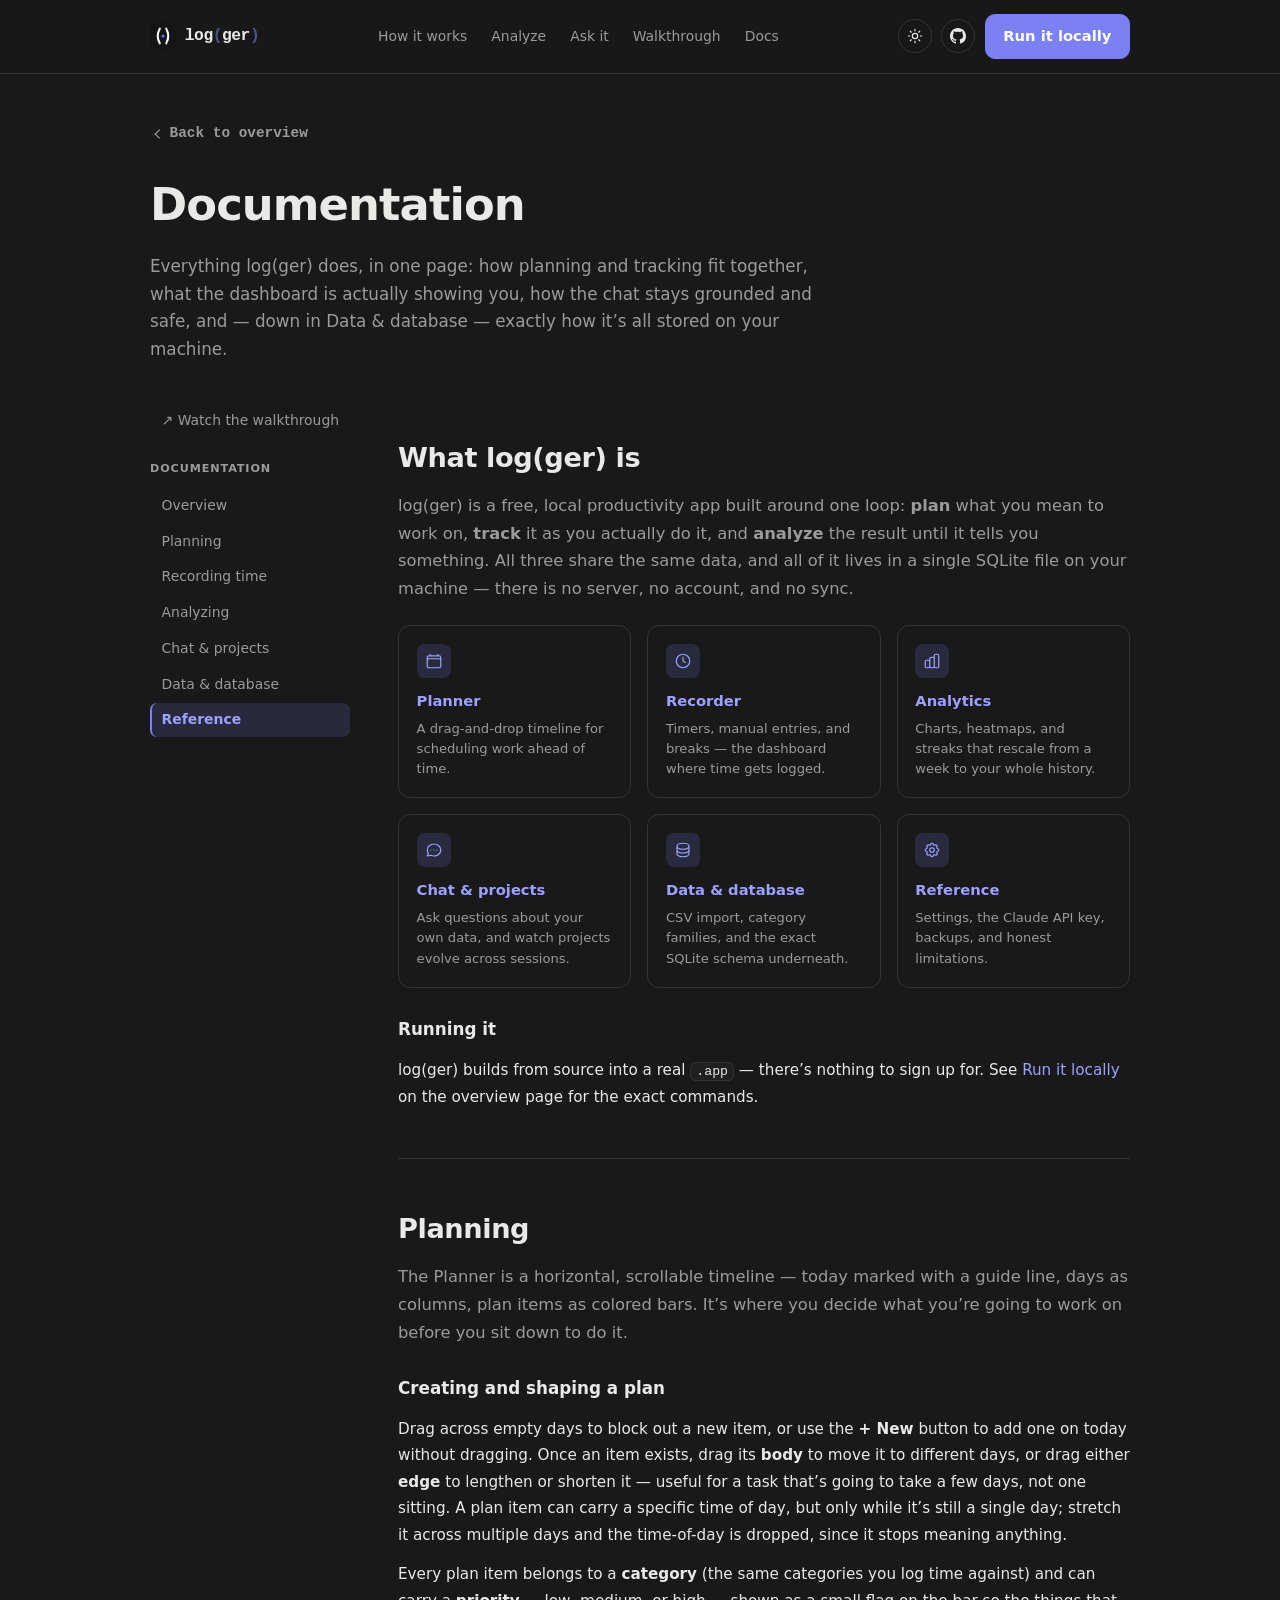
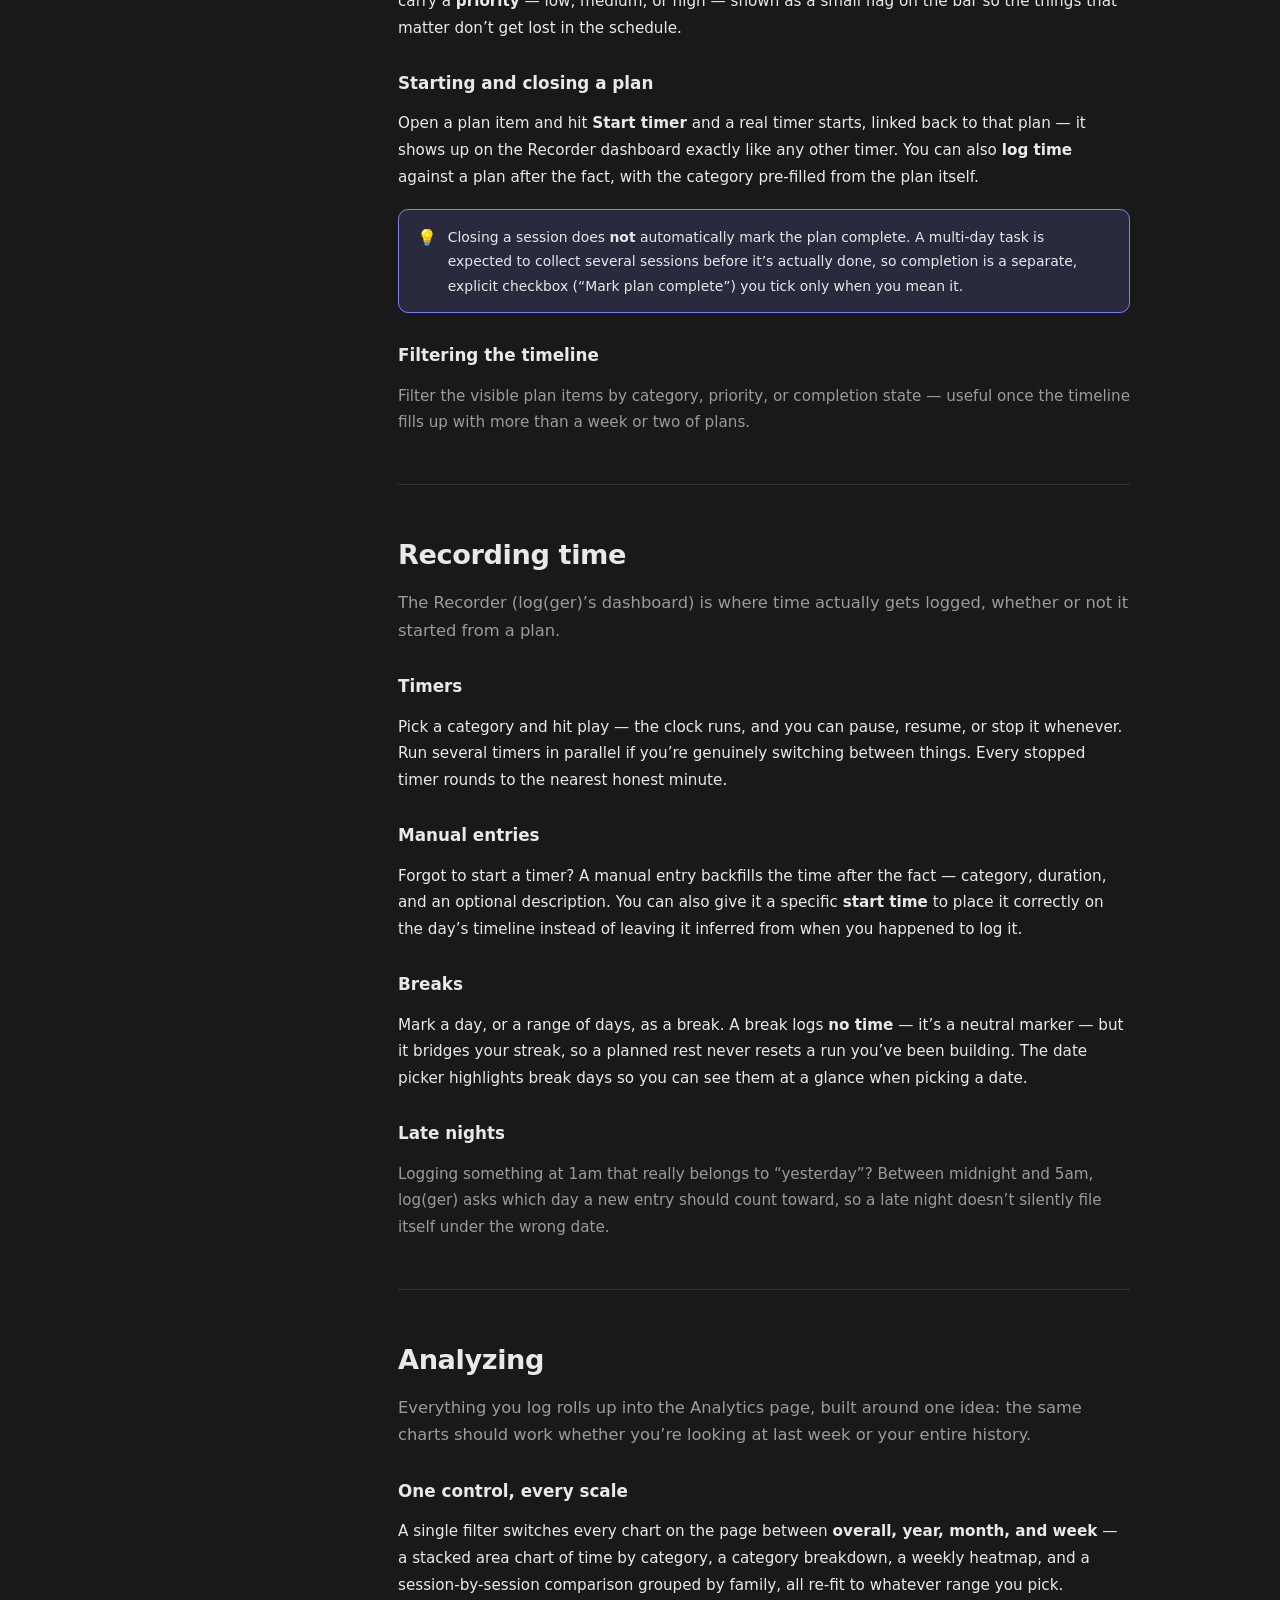
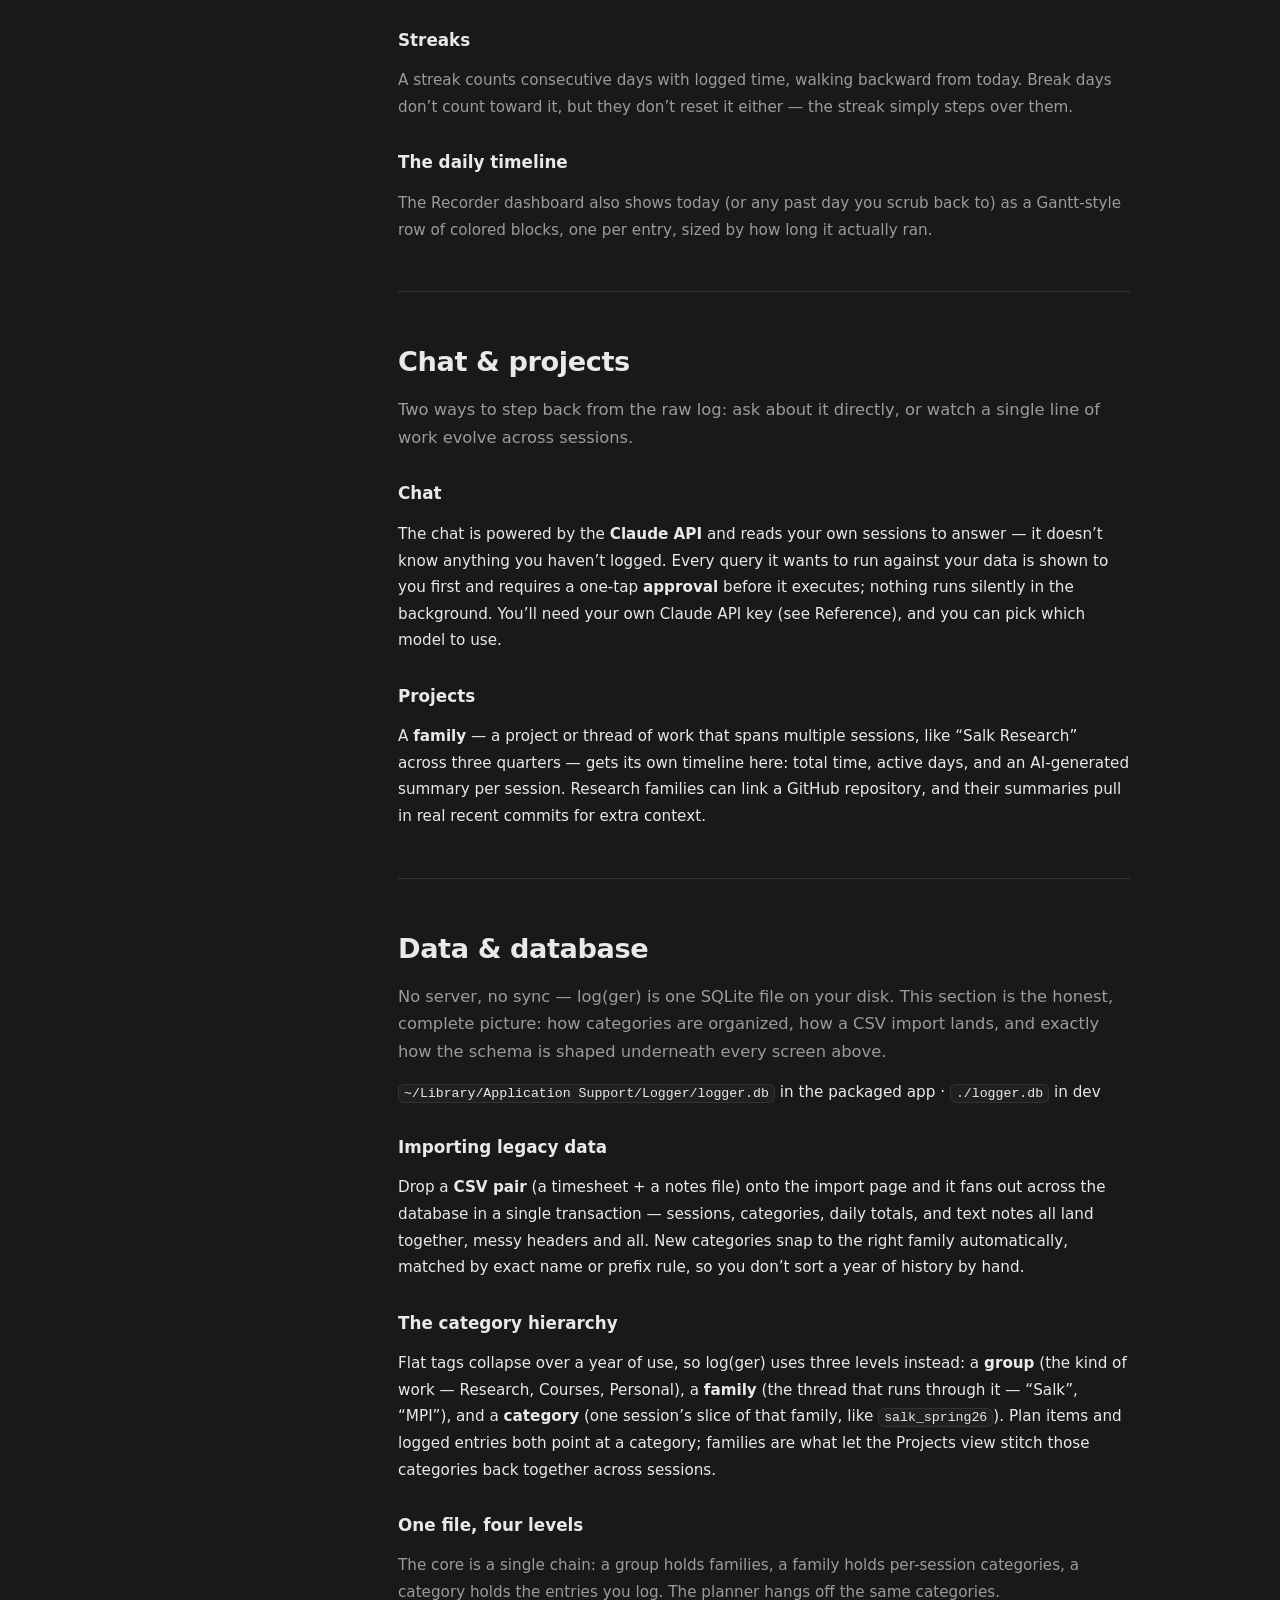
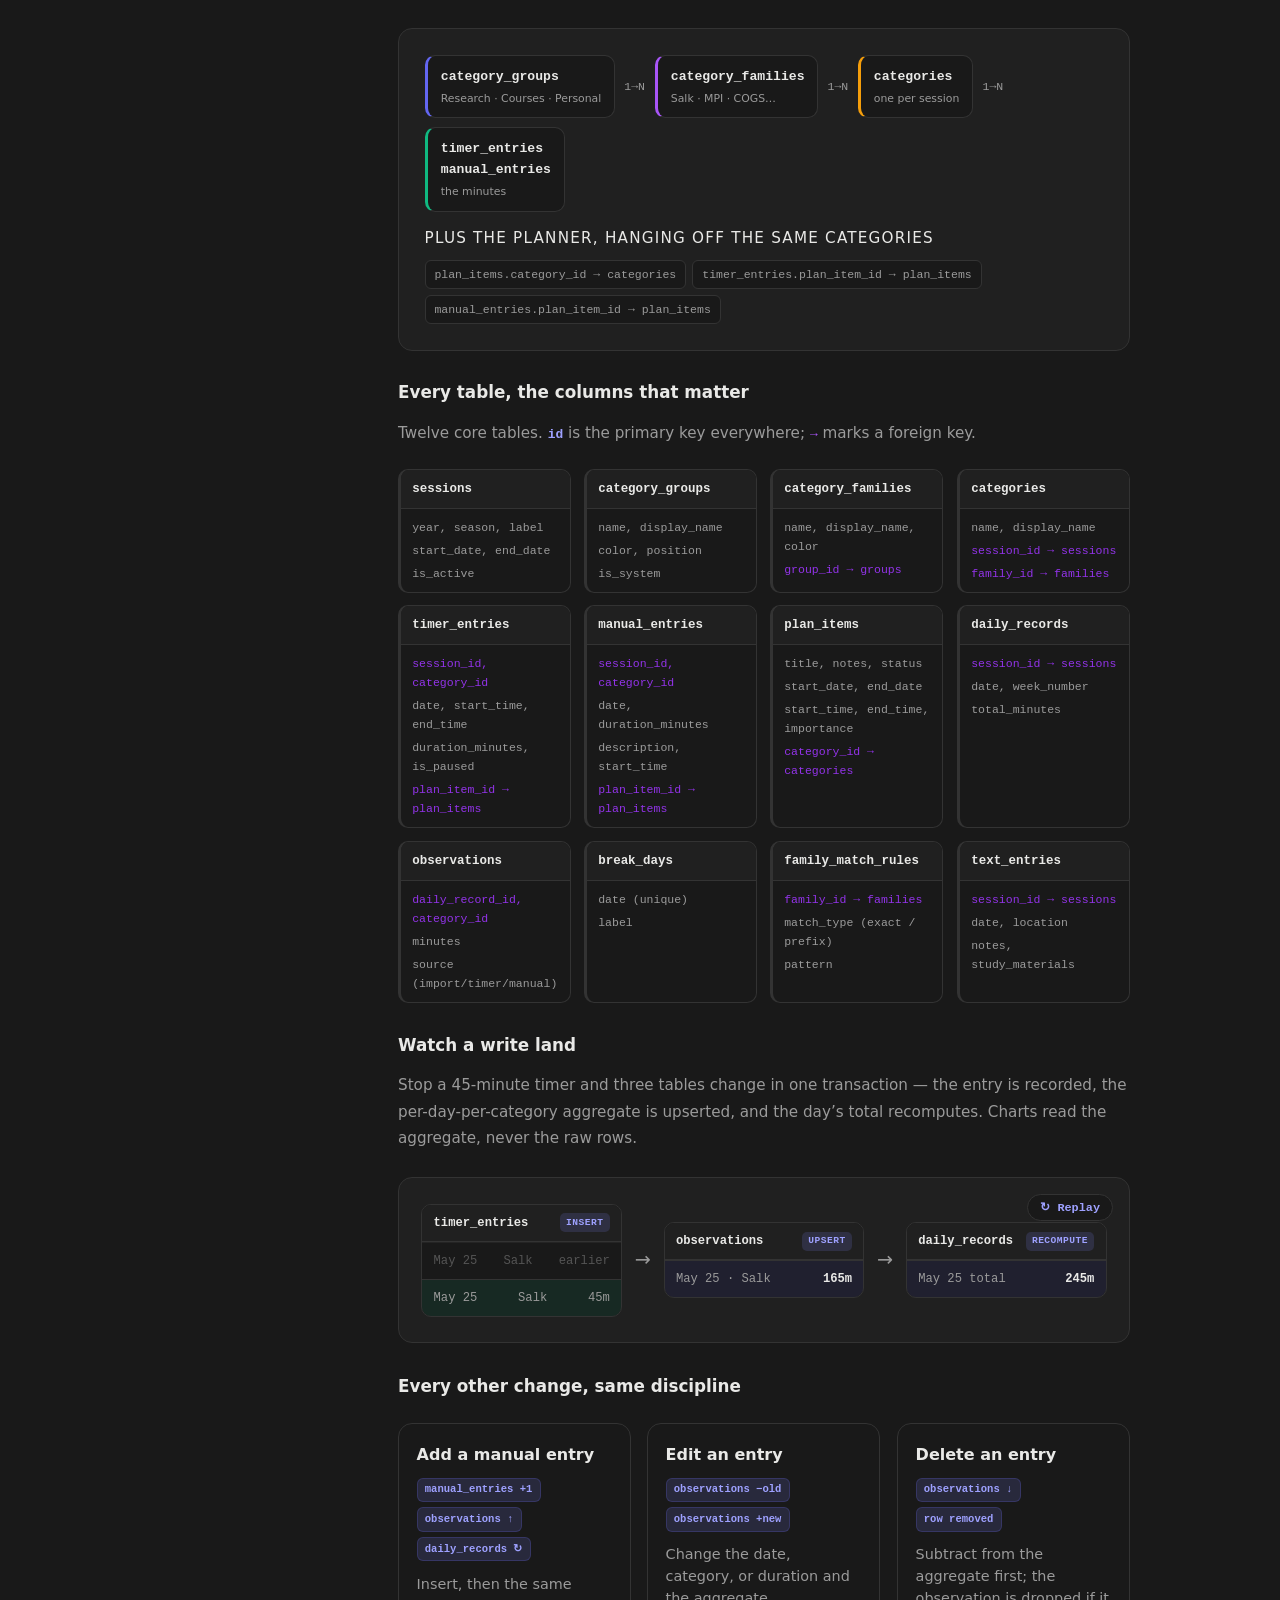
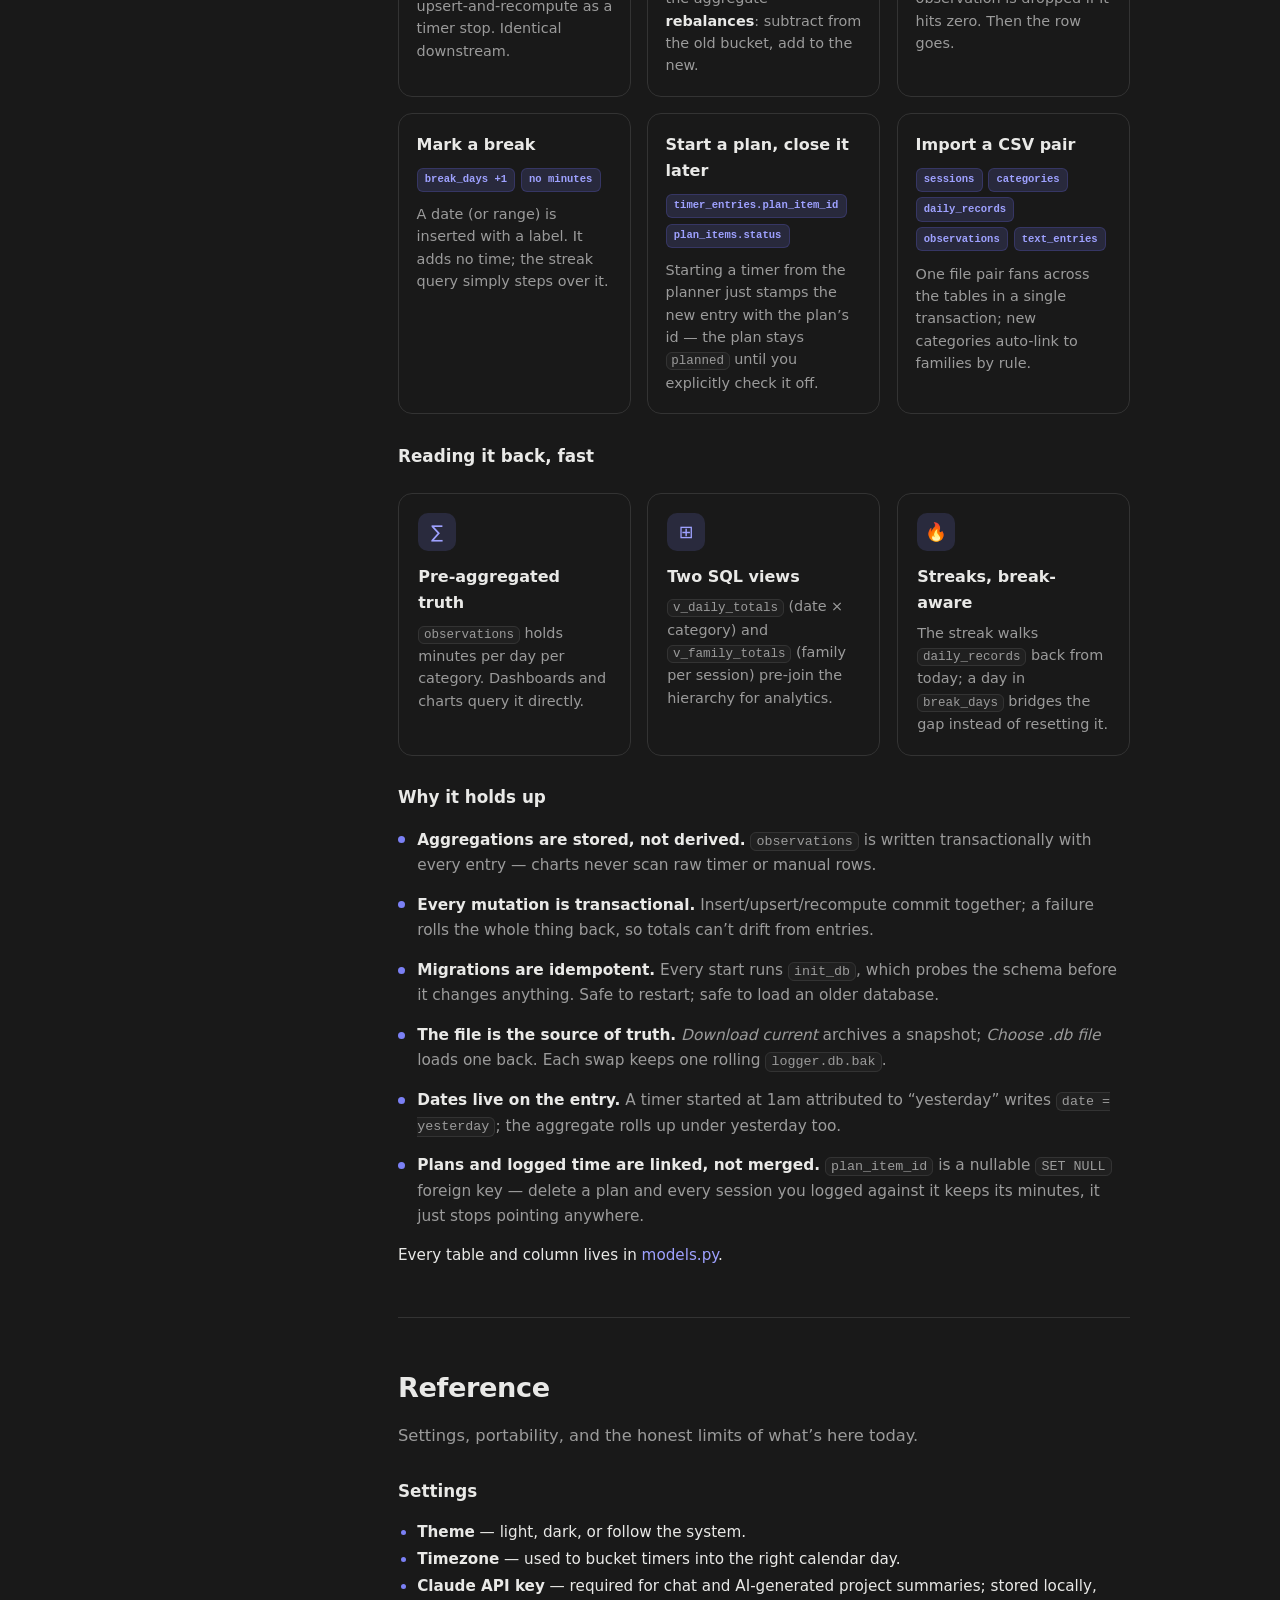
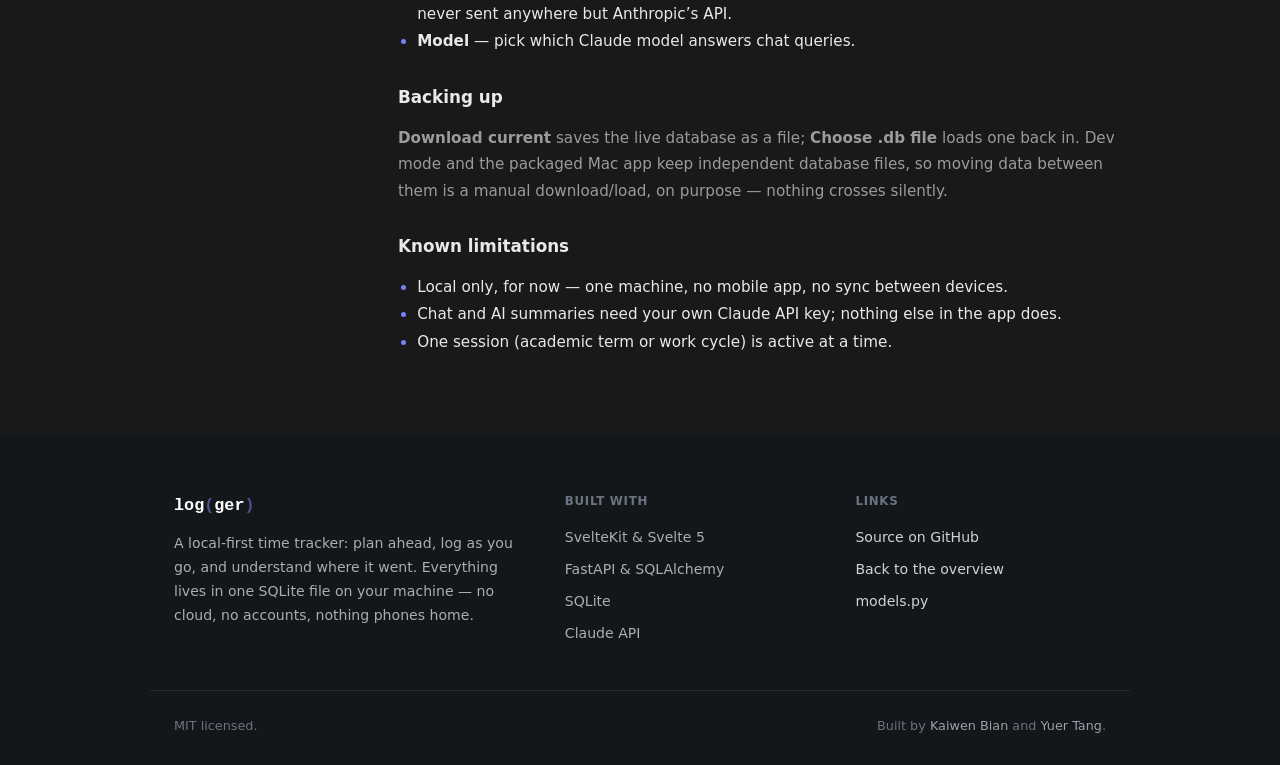
==== commit 787ab3d4: "Added walk through on the website" ====
--- a/docs.html
+++ b/docs.html
@@ -27,6 +27,7 @@
       <a href="index.html#loop">How it works</a>
       <a href="index.html#analyze">Analyze</a>
       <a href="index.html#chat">Ask it</a>
+      <a href="walkthrough.html">Walkthrough</a>
       <a href="docs.html">Docs</a>
     </div>
     <div class="nav-cta">
@@ -57,6 +58,9 @@
   <div class="container docs-shell">
     <aside class="docs-sidebar">
       <div>
+        <nav class="docs-nav" style="margin-bottom: 1.4rem;">
+          <a href="walkthrough.html">&#8599; Watch the walkthrough</a>
+        </nav>
         <div class="docs-nav-label">Documentation</div>
         <nav class="docs-nav">
           <a href="#overview" data-toc-link>Overview</a>
--- a/style.css
+++ b/style.css
@@ -512,6 +512,18 @@
 .doc-note-ic { flex-shrink: 0; font-size: 1rem; }
 .doc-note p { margin: 0; font-size: .87rem; color: var(--text); }
 
+/* Walkthrough page: numbered steps, each with framed real screenshots/clips */
+.wt-content { max-width: 40rem; }
+.wt-step .wt-num { display: block; font-family: var(--font-mono); font-size: .8rem; font-weight: 700; letter-spacing: .06em; color: var(--accent); }
+.wt-step h2 { margin-top: .3rem; }
+.wt-frame { margin: 1.6rem 0 0; max-width: 100%; }
+.wt-frame + .wt-caption { margin-top: .7rem; }
+.wt-media { display: block; width: 100%; height: auto; background: var(--bg-soft); }
+.wt-caption { font-size: .85rem; line-height: 1.6; color: var(--muted); text-align: center; padding: 0 1rem; }
+.wt-caption + .wt-frame { margin-top: 2.2rem; }
+.band-tail { margin-top: 2.6rem !important; padding-top: 1.6rem; border-top: 1px solid var(--border); font-size: 1rem !important; color: var(--muted); }
+.band-tail a { color: var(--accent-ink); font-weight: 600; }
+
 @media (max-width: 860px) {
   .docs-shell { flex-direction: column; gap: 1.5rem; }
   .docs-sidebar { position: static; width: 100%; flex-direction: row; overflow-x: auto; }
